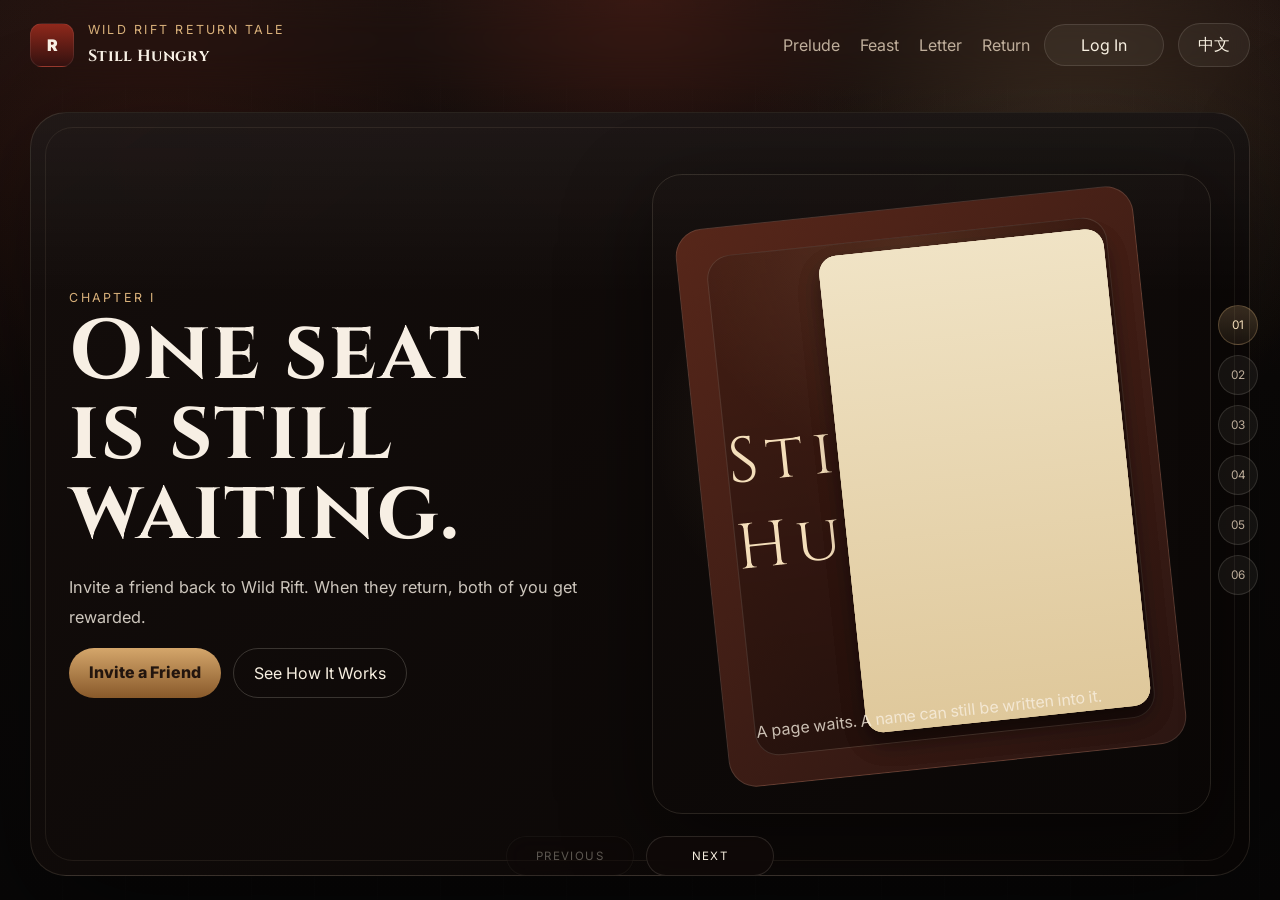
==== index.html @ 845fc928 "Initial frontend screens Made-with: Cursor" ====
<!DOCTYPE html>
<html lang="en">
  <head>
    <meta charset="UTF-8" />
    <meta name="viewport" content="width=device-width, initial-scale=1.0" />
    <title>Still Hungry | Storybook Invite</title>
    <link rel="preconnect" href="https://fonts.googleapis.com" />
    <link rel="preconnect" href="https://fonts.gstatic.com" crossorigin />
    <link
      href="https://fonts.googleapis.com/css2?family=Cinzel:wght@400;600;700&family=Inter:wght@400;500;600;700;800&display=swap"
      rel="stylesheet"
    />
    <link rel="stylesheet" href="./styles.css" />
  </head>
  <body>
    <div class="page-shell">
      <header class="site-header">
        <div class="brand-lockup">
          <span class="brand-mark">R</span>
          <div>
            <p class="eyebrow" data-i18n="brandEyebrow">Roit Storybook Prototype</p>
            <h1 data-i18n="brandTitle">Still Hungry</h1>
          </div>
        </div>
        <div class="header-actions">
          <nav class="site-nav">
            <a href="#cover" data-i18n="navCover">Cover</a>
            <a href="#feast" data-i18n="navFeast">Feast</a>
            <a href="#share" data-i18n="navShare">Share</a>
            <a href="#return" data-i18n="navReturn">Return</a>
          </nav>
          <button class="account-toggle" id="accountToggle" type="button" data-i18n="loginButton">Log In</button>
          <button class="lang-toggle" id="langToggle" type="button">中文</button>
        </div>
      </header>

      <aside class="chapter-rail">
        <button class="chapter-dot is-active" type="button" data-target="cover">
          <span>01</span>
        </button>
        <button class="chapter-dot" type="button" data-target="promise">
          <span>02</span>
        </button>
        <button class="chapter-dot" type="button" data-target="feast">
          <span>03</span>
        </button>
        <button class="chapter-dot" type="button" data-target="share">
          <span>04</span>
        </button>
        <button class="chapter-dot" type="button" data-target="return">
          <span>05</span>
        </button>
        <button class="chapter-dot" type="button" data-target="epilogue">
          <span>06</span>
        </button>
      </aside>

      <div class="book-nav">
        <button class="book-nav-button" id="prevPageButton" type="button" aria-label="Previous chapter" data-i18n="prevPage">Previous</button>
        <button class="book-nav-button" id="nextPageButton" type="button" aria-label="Next chapter" data-i18n="nextPage">Next</button>
      </div>

      <main class="storybook storybook-carousel" aria-label="Story carousel">
        <section class="chapter chapter-cover" id="cover" data-chapter>
          <div class="chapter-frame">
            <div class="chapter-intro">
              <p class="chapter-label" data-i18n="coverLabel">Chapter I</p>
              <h2 data-i18n="coverTitle">
                A storybook invitation that turns returning friends into a living feast.
              </h2>
              <p class="chapter-copy" data-i18n="coverText">
                The page opens like a legend, but every chapter is built to do
                one thing: get a friend back into Wild Rift and reward both
                players instantly.
              </p>
              <div class="chapter-actions">
                <a class="button button-primary" href="#share" data-i18n="coverPrimary">Start Sharing</a>
                <a class="button button-secondary" href="#promise" data-i18n="coverSecondary">Turn the Page</a>
              </div>
            </div>

            <div class="cover-book">
              <div class="book-glow"></div>
              <div class="book-object">
                <div class="book-cover" data-i18n="bookCover">The Feast</div>
                <div class="book-pages">
                  <span class="page page-one"></span>
                  <span class="page page-two"></span>
                  <span class="page page-three"></span>
                </div>
                <p class="book-caption" data-i18n="bookCaption">
                  The pages turn. The feast waits. Someone saved you a seat.
                </p>
              </div>
            </div>
          </div>
        </section>

        <section class="chapter chapter-promise" id="promise" data-chapter>
          <div class="chapter-frame chapter-split">
            <div class="story-column">
              <p class="chapter-label" data-i18n="promiseLabel">Chapter II</p>
              <h3 data-i18n="promiseTitle">The promise should be immediate, not hidden behind the story.</h3>
              <p class="chapter-copy" data-i18n="promiseText">
                The first emotional beat is not nostalgia. It is clarity:
                invite a friend back, watch Cho'Gath grow, and unlock rewards
                together.
              </p>

              <div class="promise-pills">
                <span class="promise-pill" data-i18n="promisePill1">Both players earn rewards</span>
                <span class="promise-pill" data-i18n="promisePill2">Every return grows the feast</span>
                <span class="promise-pill" data-i18n="promisePill3">One-tap sharing by channel</span>
              </div>
            </div>

            <div class="chapter-card-stack">
              <article class="promise-card">
                <span class="promise-index">01</span>
                <h4 data-i18n="promiseCard1Title">Invite</h4>
                <p data-i18n="promiseCard1Text">Write one short invite. Send it in one tap.</p>
              </article>
              <article class="promise-card">
                <span class="promise-index">02</span>
                <h4 data-i18n="promiseCard2Title">Return + Reward</h4>
                <p data-i18n="promiseCard2Text">They come back. Both of you get rewarded instantly.</p>
              </article>
            </div>
          </div>
        </section>

        <section class="chapter chapter-feast" id="feast" data-chapter>
          <div class="chapter-frame chapter-split chapter-feast-frame">
            <div class="story-column feast-story-column">
              <header class="chapter-heading-block">
                <p class="chapter-label" data-i18n="feastLabel">Chapter III</p>
                <h3 data-i18n="feastTitle">The feast table is the living progress bar.</h3>
                <p class="chapter-copy" id="growthLabel">
                  Cho'Gath is visibly pleased. The feast is underway.
                </p>
              </header>

              <div class="surface-stack feast-stack">
                <div class="surface-panel feast-control-panel">
                  <label class="slider-label" for="inviteRange">
                    <span data-i18n="sliderLabel">Returning friends</span>
                    <strong id="inviteCount">5</strong>
                  </label>
                  <input id="inviteRange" class="invite-slider" type="range" min="0" max="20" value="5" />
                  <div class="milestone-track">
                    <span>1</span>
                    <span>3</span>
                    <span>5</span>
                    <span>7</span>
                    <span>10</span>
                    <span>20</span>
                  </div>
                </div>

                <div class="reward-tease surface-panel reward-tease-panel">
                  <div class="reward-tease-head">
                    <span class="reward-tease-label" data-i18n="rewardTeaseLabel">Next unlock</span>
                    <strong id="nextUnlock">2</strong>
                  </div>
                  <p id="nextUnlockText" data-i18n="rewardTeaseText">More invites until the exclusive emote milestone.</p>
                </div>

                <div class="reward-panel surface-panel reward-tier-panel" aria-label="Reward tiers">
                  <div class="reward-panel-head">
                    <p class="chapter-label reward-panel-label" data-i18n="feastRewardsHeading">Rewards</p>
                  </div>
                  <div class="reward-tier-list" id="feastRewardTierList">
                    <div class="reward-tier-item" data-threshold="1">
                      <span class="reward-tier-step" data-i18n="reward1Label">1 friend</span>
                      <p data-i18n="reward1Text">Champion chest for both inviter and returning friend.</p>
                    </div>
                    <div class="reward-tier-item" data-threshold="3">
                      <span class="reward-tier-step" data-i18n="reward3Label">3 friends</span>
                      <p data-i18n="reward3Text">Champion capsule and XP boost.</p>
                    </div>
                    <div class="reward-tier-item" data-threshold="5">
                      <span class="reward-tier-step" data-i18n="reward5Label">5 friends</span>
                      <p data-i18n="reward5Text">Still Hungry loading screen and Cho'Gath emote.</p>
                    </div>
                    <div class="reward-tier-item" data-threshold="7">
                      <span class="reward-tier-step" data-i18n="reward7Label">7 friends</span>
                      <p data-i18n="reward7Text">Rare chest and storybook ward skin.</p>
                    </div>
                    <div class="reward-tier-item" data-threshold="10">
                      <span class="reward-tier-step" data-i18n="reward10Label">10 friends</span>
                      <p data-i18n="reward10Text">Pebble icon and campaign-exclusive border.</p>
                    </div>
                  </div>
                </div>
              </div>
            </div>

            <div class="feast-stage feast-stage-large">
              <div class="candle candle-left"></div>
              <div class="candle candle-right"></div>
              <div class="table-surface"></div>
              <div class="chair-back"></div>
              <div class="chogath" id="chogath">
                <div class="chogath-horns"></div>
                <div class="chogath-body">
                  <div class="chogath-eyes">
                    <span></span>
                    <span></span>
                  </div>
                  <div class="chogath-mouth"></div>
                </div>
              </div>
              <div class="dish" id="dish"></div>
              <div class="napkin"></div>
            </div>
          </div>
        </section>

        <section class="chapter chapter-share" id="share" data-chapter>
          <div class="chapter-frame chapter-share-entry chapter-share-frame">
            <div class="surface-panel share-entry-panel">
              <header class="chapter-heading-block share-entry-head">
                <p class="chapter-label" data-i18n="shareLabel">Chapter IV</p>
                <h3 data-i18n="shareEntryTitle">Invite a friend back</h3>
                <p class="chapter-copy" data-i18n="shareEntryText">
                  Start here. After login you can copy your tracked link or download a story card.
                </p>
              </header>

              <div class="share-entry-actions">
                <button class="button button-primary share-entry-primary" id="startInviteButton" type="button" data-i18n="startInvite">
                  Start inviting
                </button>

                <div class="share-post-login is-hidden" id="sharePostLogin" aria-live="polite">
                  <div class="invite-link-inline">
                    <span class="summary-label" data-i18n="linkSummaryLabel">Invite URL</span>
                    <strong id="inviteLinkValue">riot.com/wr/feast?invite=thelma-wr</strong>
                  </div>
                  <div class="chapter-actions share-two-actions">
                    <button class="button button-primary" id="copyLinkButton" type="button" data-i18n="copyInviteLink">
                      Copy invite link
                    </button>
                    <button class="button button-secondary" id="downloadCardButton" type="button" data-i18n="downloadSocialCard">
                      Download story card
                    </button>
                  </div>
                </div>
              </div>

              <p class="chapter-copy share-entry-note" data-i18n="shareEntryNote">
                Reward tiers are previewed in Chapter III.
              </p>
            </div>
          </div>
        </section>

        <section class="chapter chapter-return" id="return" data-chapter>
          <div class="chapter-frame chapter-return-layout chapter-return-frame">
            <div class="return-column">
              <header class="chapter-heading-block">
                <p class="chapter-label" data-i18n="returnLabel">Chapter V</p>
                <h3 data-i18n="returnTitle">When the friend returns, the story should resolve instantly.</h3>
                <p class="chapter-copy" data-i18n="returnText">
                  The comeback moment is not abstract. It triggers a visible meal,
                  a confirmed reward, and the next stage of the feast.
                </p>
              </header>

              <div class="return-cards">
                <article class="return-card">
                  <span data-i18n="returnCard1Label">Recipient CTA</span>
                  <strong data-i18n="returnCard1Title">Come back to the Rift</strong>
                  <p data-i18n="returnCard1Text">If installed, deep link straight into the game. If not, route to store first.</p>
                </article>
                <article class="return-card">
                  <span data-i18n="returnCard2Label">Instant Result</span>
                  <strong data-i18n="returnCard2Title">Both players get rewarded</strong>
                  <p data-i18n="returnCard2Text">The inviter sees the feast move. The returning player gets a reason to keep going.</p>
                </article>
                <article class="return-card return-card-status">
                  <span data-i18n="returnStatusLabel">Live Resolution</span>
                  <strong id="returnStatusTitle" data-i18n="returnStatusTitle">Waiting for your first sent invite</strong>
                  <p id="returnStatusText" data-i18n="returnStatusText">Once a friend receives the story page, you can simulate the comeback moment here.</p>
                  <div class="chapter-actions">
                    <button class="button button-primary" id="simulateReturnButton" type="button" data-i18n="simulateReturn">Simulate Friend Return</button>
                  </div>
                </article>
              </div>
            </div>

            <aside class="leaderboard-summary surface-panel return-leaderboard-panel" aria-label="Leaderboard">
              <div class="leaderboard-summary-head">
                <h4 data-i18n="leaderboardHeading">Leaderboard</h4>
                <p id="leaderboardCopy" data-i18n="leaderboardGlobalText">Real-time top feeders worldwide.</p>
              </div>
              <div class="leaderboard-tabs">
                <button class="leaderboard-tab is-active" type="button" data-board="global" data-i18n="leaderboardGlobal">Global Top 10</button>
                <button class="leaderboard-tab" type="button" data-board="regional" data-i18n="leaderboardRegional">Regional</button>
              </div>
              <div class="leaderboard-table" id="leaderboardTable"></div>
            </aside>
          </div>
        </section>

        <section class="chapter chapter-epilogue" id="epilogue" data-chapter>
          <div class="chapter-frame chapter-split">
            <div class="story-column">
              <p class="chapter-label" data-i18n="epilogueLabel">Chapter VI</p>
              <h3 data-i18n="epilogueTitle">The world still matters, but only after the action is clear.</h3>
              <p class="chapter-copy" data-i18n="epilogueText">
                Keep the film, the pages, the memory, and the book. Just make
                sure the story always carries the user toward a share, a return,
                and a reward.
              </p>
            </div>

            <div class="film-frame">
              <div class="film-noise"></div>
              <button class="play-button" type="button" id="playTeaser">
                <span data-i18n="playTeaser">Play teaser</span>
              </button>
            </div>
          </div>
        </section>
      </main>
    </div>

    <div class="toast" id="toast" aria-live="polite"></div>
    <div class="modal-shell" id="modalShell" aria-hidden="true">
      <div class="modal-backdrop" id="modalBackdrop"></div>
      <div class="modal-card" id="modalCard">
        <button class="modal-close" id="modalClose" type="button">×</button>

        <div class="modal-view is-active" id="loginModalView">
          <p class="chapter-label" data-i18n="loginModalLabel">Account Gate</p>
          <h3 data-i18n="loginModalTitle">Log in before generating or sending invites.</h3>
          <p class="chapter-copy" data-i18n="loginModalText">
            This campaign needs a Wild Rift account so the reward, invite link, and return event all belong to the right player.
          </p>
          <form class="login-form" id="loginForm">
            <label for="riotId">
              <span data-i18n="loginField1">Riot ID</span>
              <input id="riotId" type="text" value="Thelma#WR" />
            </label>
            <label for="riotRegion">
              <span data-i18n="loginField2">Region</span>
              <select id="riotRegion">
                <option>SEA</option>
                <option>NA</option>
                <option>EUW</option>
                <option>KR</option>
              </select>
            </label>
            <div class="chapter-actions">
              <button class="button button-primary" type="submit" data-i18n="loginConfirm">Log In to Continue</button>
            </div>
          </form>
        </div>

        <div class="modal-view" id="cardModalView">
          <p class="chapter-label" data-i18n="cardModalLabel">Generated Story Page</p>
          <h3 data-i18n="cardModalTitle">Approve the card before sharing it.</h3>
          <div class="preview-page modal-preview-page">
            <span class="ink-line"></span>
            <p class="preview-small" data-i18n="previewSmall">A page from the story</p>
            <h4><span id="modalPreviewSender">Thelma</span><span id="modalPreviewSavedSeatSuffix"> saved you a seat.</span></h4>
            <p class="preview-large">
              <span id="modalPreviewDearPrefix">Dear </span><span id="modalPreviewFriend">Qiao</span><span id="modalPreviewDearSuffix">, the feast is waiting and the Rift remembers.</span>
            </p>
            <p class="preview-tag" id="modalPreviewChannel">Optimised for WhatsApp / iMessage</p>
          </div>
          <div class="chapter-actions">
            <button class="button button-primary" id="useCardButton" type="button" data-i18n="useCardButton">Use This Card</button>
            <button class="button button-secondary" id="closeCardButton" type="button" data-i18n="closeModalButton">Close</button>
          </div>
        </div>

        <div class="modal-view" id="shareModalView">
          <p class="chapter-label" data-i18n="shareModalLabel">Send Invite</p>
          <h3 data-i18n="shareModalTitle">Review the delivery flow before it goes out.</h3>
          <div class="share-modal-summary">
            <div>
              <span class="summary-label" data-i18n="summaryRecipient">Recipient</span>
              <strong id="shareSummaryRecipient">Qiao</strong>
            </div>
            <div>
              <span class="summary-label" data-i18n="summaryChannel">Channel</span>
              <strong id="shareSummaryChannel">WhatsApp / iMessage</strong>
            </div>
            <div>
              <span class="summary-label" data-i18n="summaryAccount">Account</span>
              <strong id="shareSummaryAccount">Thelma#WR</strong>
            </div>
            <div>
              <span class="summary-label" data-i18n="summaryLink">Invite Link</span>
              <strong id="shareSummaryLink">riot.com/wr/feast?invite=thelma-wr</strong>
            </div>
          </div>
          <div class="flow-steps compact-flow">
            <article class="flow-step is-active">
              <span class="flow-step-index">01</span>
              <div>
                <h4 data-i18n="sendFlow1Title">Attach Card</h4>
                <p data-i18n="sendFlow1Text">The story page is wrapped into the selected channel format.</p>
              </div>
            </article>
            <article class="flow-step">
              <span class="flow-step-index">02</span>
              <div>
                <h4 data-i18n="sendFlow2Title">Deliver</h4>
                <p data-i18n="sendFlow2Text">The message carries a direct link back to the experience and game.</p>
              </div>
            </article>
            <article class="flow-step">
              <span class="flow-step-index">03</span>
              <div>
                <h4 data-i18n="sendFlow3Title">Track</h4>
                <p data-i18n="sendFlow3Text">The campaign records the invite so rewards can resolve when the friend returns.</p>
              </div>
            </article>
          </div>
          <div class="chapter-actions">
            <button class="button button-primary" id="confirmSendButton" type="button" data-i18n="confirmSendButton">Confirm and Send</button>
            <button class="button button-secondary" id="backToCardButton" type="button" data-i18n="backToCardButton">Back to Card</button>
          </div>
        </div>
      </div>
    </div>
    <script src="./script.js"></script>
  </body>
</html>
---- styles.css ----
:root {
  --bg: #080505;
  --panel: rgba(28, 18, 14, 0.86);
  --panel-soft: rgba(35, 24, 19, 0.78);
  --panel-strong: rgba(60, 39, 30, 0.92);
  --line: rgba(245, 227, 195, 0.12);
  --gold: #d8b07a;
  --gold-bright: #f4deba;
  --cream: #f8f0e1;
  --text: #f7efe4;
  --muted: #bfae9b;
  --accent: #b73724;
  --shadow: 0 28px 90px rgba(0, 0, 0, 0.46);
  --max-width: 1220px;
  --radius: 30px;
}

* {
  box-sizing: border-box;
}

html {
  scroll-behavior: smooth;
}

body {
  margin: 0;
  min-height: 100vh;
  font-family: "Inter", sans-serif;
  color: var(--text);
  background:
    radial-gradient(circle at top, rgba(183, 55, 36, 0.18), transparent 22%),
    radial-gradient(circle at 82% 18%, rgba(216, 176, 122, 0.1), transparent 24%),
    linear-gradient(180deg, #1a0f0c 0%, #0a0706 42%, #050404 100%);
  overflow: hidden;
}

body::before {
  content: "";
  position: fixed;
  inset: 0;
  background:
    linear-gradient(rgba(255, 255, 255, 0.015), rgba(255, 255, 255, 0.015)),
    repeating-linear-gradient(90deg, transparent 0, transparent 62px, rgba(255, 255, 255, 0.01) 63px);
  pointer-events: none;
}

a {
  color: inherit;
  text-decoration: none;
}

button,
input,
select {
  font: inherit;
}

.page-shell {
  position: relative;
  z-index: 1;
}

.site-header,
.chapter-frame {
  width: min(calc(100% - 40px), var(--max-width));
  margin: 0 auto;
}

.site-header {
  position: fixed;
  inset: 0 0 auto 0;
  display: flex;
  justify-content: space-between;
  align-items: center;
  padding: 22px 0;
  z-index: 30;
  backdrop-filter: blur(18px);
}

.brand-lockup,
.header-actions,
.site-nav,
.chapter-actions,
.promise-pills,
.leaderboard-tabs {
  display: flex;
}

.brand-lockup {
  align-items: center;
  gap: 14px;
}

.brand-mark {
  width: 44px;
  height: 44px;
  display: grid;
  place-items: center;
  border-radius: 12px;
  background: linear-gradient(180deg, #8f281b, #33110f);
  border: 1px solid rgba(255, 255, 255, 0.08);
  font-weight: 900;
}

.brand-lockup h1,
.chapter h2,
.chapter h3,
.book-cover,
.preview-page h4,
.reward-feature h4,
.promise-card h4,
.flow-step h4,
.return-card strong {
  font-family: "Cinzel", serif;
  letter-spacing: 0.02em;
}

.brand-lockup h1 {
  margin: 0;
  font-size: 1rem;
}

.eyebrow,
.chapter-label {
  margin: 0 0 8px;
  color: var(--gold);
  text-transform: uppercase;
  letter-spacing: 0.18em;
  font-size: 0.78rem;
}

.header-actions {
  align-items: center;
  gap: 14px;
}

.site-nav {
  gap: 20px;
  color: var(--muted);
}

.site-nav a:hover {
  color: var(--text);
}

.lang-toggle,
.account-toggle,
.leaderboard-tab,
.chapter-dot,
.button {
  border-radius: 999px;
  transition: transform 180ms ease, background 180ms ease, border-color 180ms ease;
}

.lang-toggle,
.account-toggle,
.leaderboard-tab,
.chapter-dot {
  background: rgba(248, 240, 225, 0.05);
  border: 1px solid rgba(248, 240, 225, 0.12);
  color: var(--cream);
  cursor: pointer;
}

.lang-toggle {
  min-width: 72px;
  padding: 10px 14px;
}

.account-toggle {
  min-width: 120px;
  padding: 10px 14px;
}

.chapter-rail {
  position: fixed;
  right: 22px;
  top: 50%;
  transform: translateY(-50%);
  display: grid;
  gap: 10px;
  z-index: 25;
}

.chapter-dot {
  width: 40px;
  height: 40px;
  display: grid;
  place-items: center;
}

.chapter-dot span {
  font-size: 0.74rem;
  color: var(--muted);
}

.chapter-dot.is-active {
  background: linear-gradient(180deg, rgba(216, 176, 122, 0.22), rgba(216, 176, 122, 0.08));
  border-color: rgba(216, 176, 122, 0.28);
}

.chapter-dot.is-active span {
  color: var(--gold-bright);
}

.storybook {
  position: relative;
  width: 100vw;
  height: 100vh;
  margin: 0;
  display: flex;
  overflow-x: auto;
  overflow-y: hidden;
  scroll-snap-type: x mandatory;
  scroll-behavior: smooth;
  -webkit-overflow-scrolling: touch;
  touch-action: pan-x;
  overscroll-behavior-x: contain;
}

.chapter {
  position: relative;
  flex: 0 0 100%;
  width: 100vw;
  height: 100vh;
  scroll-snap-align: start;
  display: grid;
  align-items: stretch;
  padding: 112px 0 24px;
  opacity: 1;
  pointer-events: auto;
}

.chapter-frame {
  position: relative;
}

.chapter-split,
.chapter-share-entry,
.chapter-return-layout {
  display: grid;
  gap: 22px;
}

.chapter-split {
  grid-template-columns: 0.96fr 1.04fr;
  align-items: center;
}

.chapter-share-entry {
  grid-template-columns: minmax(0, 1fr);
  align-items: stretch;
  justify-items: center;
}

.chapter-return-layout {
  grid-template-columns: 0.82fr 1.18fr;
  align-items: start;
}

.chapter-cover .chapter-frame {
  display: grid;
  grid-template-columns: 1fr 1fr;
  gap: 24px;
  align-items: center;
}

.chapter h2 {
  margin: 0 0 20px;
  font-size: clamp(3rem, 6.6vw, 6rem);
  line-height: 0.95;
  max-width: 10ch;
}

.chapter h3 {
  margin: 0 0 16px;
  font-size: clamp(2rem, 4.4vw, 3.6rem);
  line-height: 1.03;
}

.chapter-heading-block .chapter-copy {
  margin-top: 4px;
}

.chapter-feast .chapter-heading-block h3,
.chapter-share .share-entry-head h3,
.chapter-return .chapter-heading-block h3 {
  max-width: 18ch;
}

.visually-hidden {
  position: absolute;
  width: 1px;
  height: 1px;
  padding: 0;
  margin: -1px;
  overflow: hidden;
  clip: rect(0, 0, 0, 0);
  white-space: nowrap;
  border: 0;
}

.surface-panel {
  border-radius: 22px;
  background:
    linear-gradient(180deg, rgba(255, 255, 255, 0.05), transparent 40%),
    rgba(22, 14, 11, 0.55);
  border: 1px solid rgba(244, 222, 186, 0.1);
  box-shadow:
    inset 0 1px 0 rgba(255, 255, 255, 0.04),
    0 18px 60px rgba(0, 0, 0, 0.22);
  padding: 20px 20px 18px;
}

.surface-subpanel {
  border-radius: 18px;
  background: rgba(8, 6, 5, 0.45);
  border: 1px solid rgba(244, 222, 186, 0.1);
}

.surface-stack {
  display: grid;
  gap: 14px;
}

.chapter-copy,
.book-caption,
.reward-feature-copy,
.reward-tier p,
.flow-step p,
.return-card p,
.promise-card p,
.leaderboard-summary-head p,
.leaderboard-table-row,
.reward-tease p {
  color: var(--muted);
  line-height: 1.75;
}

.chapter::before {
  content: "";
  position: absolute;
  inset: 0;
  background:
    radial-gradient(circle at 12% 18%, rgba(183, 55, 36, 0.12), transparent 24%),
    radial-gradient(circle at 86% 18%, rgba(216, 176, 122, 0.09), transparent 22%);
  pointer-events: none;
}

.chapter-frame {
  min-height: 100%;
  padding: clamp(26px, 3vw, 44px);
  border-radius: 36px;
  border: 1px solid rgba(244, 222, 186, 0.12);
  background:
    linear-gradient(180deg, rgba(255, 255, 255, 0.04), transparent 22%),
    radial-gradient(circle at top right, rgba(216, 176, 122, 0.08), transparent 26%),
    linear-gradient(180deg, rgba(38, 24, 18, 0.94), rgba(18, 12, 10, 0.96));
  box-shadow: 0 36px 120px rgba(0, 0, 0, 0.48);
  overflow: hidden;
  transform: none;
  opacity: 1;
  transition: box-shadow 360ms ease;
}

.chapter-frame {
  width: min(calc(100% - 40px), var(--max-width));
  height: 100%;
  margin: 0 auto;
}

.chapter-frame::before {
  content: "";
  position: absolute;
  inset: 14px;
  border-radius: 28px;
  border: 1px solid rgba(244, 222, 186, 0.08);
  pointer-events: none;
}

.chapter-frame::after {
  content: "";
  position: absolute;
  top: 0;
  bottom: 0;
  left: 50%;
  width: 1px;
  background: linear-gradient(180deg, transparent, rgba(244, 222, 186, 0.08), transparent);
  opacity: 0.5;
  pointer-events: none;
}

.chapter-cover .chapter-frame::after,
.chapter-feast .chapter-frame::after {
  display: none;
}

.chapter-cover .chapter-frame {
  background:
    radial-gradient(circle at 68% 42%, rgba(216, 176, 122, 0.12), transparent 22%),
    linear-gradient(180deg, rgba(255, 255, 255, 0.05), transparent 24%),
    linear-gradient(145deg, rgba(21, 14, 12, 0.95), rgba(10, 7, 6, 0.98));
}

.storybook::before,
.storybook::after {
  content: "";
  position: absolute;
  top: 4%;
  bottom: 4%;
  width: 22px;
  z-index: 5;
  pointer-events: none;
}

.storybook::before {
  display: none;
}

.storybook::after {
  display: none;
}

.storybook::-webkit-scrollbar {
  height: 0;
}

.storybook {
  scrollbar-width: none;
}

.book-nav {
  position: fixed;
  inset: auto 0 24px 0;
  display: flex;
  justify-content: center;
  gap: 12px;
  z-index: 26;
}

.book-nav-button {
  min-width: 128px;
  padding: 12px 16px;
  border-radius: 999px;
  border: 1px solid rgba(248, 240, 225, 0.12);
  background: rgba(16, 10, 8, 0.78);
  color: var(--cream);
  text-transform: uppercase;
  letter-spacing: 0.12em;
  font-size: 0.72rem;
  cursor: pointer;
  backdrop-filter: blur(12px);
}

.book-nav-button:disabled {
  opacity: 0.34;
  cursor: default;
}

.chapter-epilogue .chapter-frame {
  background:
    radial-gradient(circle at 78% 28%, rgba(216, 176, 122, 0.12), transparent 24%),
    linear-gradient(180deg, rgba(255, 255, 255, 0.04), transparent 24%),
    linear-gradient(180deg, rgba(22, 15, 11, 0.95), rgba(8, 6, 5, 0.98));
}

.chapter h2 {
  max-width: 9ch;
}

.chapter h3 {
  max-width: 12ch;
}

.chapter-copy {
  max-width: 58ch;
  font-size: 1.02rem;
  line-height: 1.8;
  color: rgba(247, 239, 228, 0.82);
}

.chapter-actions,
.promise-pills {
  flex-wrap: wrap;
  gap: 12px;
}

.button {
  border: 0;
  cursor: pointer;
  padding: 14px 20px;
}

.button:hover,
.lang-toggle:hover,
.leaderboard-tab:hover,
.chapter-dot:hover {
  transform: translateY(-1px);
}

.button-primary {
  background: linear-gradient(180deg, #d4a66b, #88592a);
  color: #22150e;
  font-weight: 800;
}

.button-secondary {
  background: transparent;
  border: 1px solid rgba(248, 240, 225, 0.18);
  color: var(--cream);
}

.cover-book,
.promise-card,
.reward-feature,
.reward-tier,
.preview-page,
.flow-panel,
.return-card,
.leaderboard-summary,
.film-frame {
  border-radius: var(--radius);
  border: 1px solid var(--line);
  box-shadow: var(--shadow);
}

.cover-book {
  position: relative;
  min-height: 640px;
  display: grid;
  place-items: center;
}

.book-glow {
  position: absolute;
  width: 440px;
  height: 440px;
  border-radius: 50%;
  background: radial-gradient(circle, rgba(216, 176, 122, 0.22), transparent 60%);
  filter: blur(10px);
}

.book-object {
  position: relative;
  width: min(460px, 92%);
  aspect-ratio: 0.82;
  border-radius: 28px;
  background: linear-gradient(145deg, rgba(88, 39, 26, 0.98), rgba(44, 22, 18, 0.98));
  border: 1px solid rgba(248, 240, 225, 0.12);
  overflow: hidden;
  transform: perspective(1600px) rotateY(-14deg) rotateX(7deg);
}

.book-cover {
  position: absolute;
  inset: 28px;
  display: grid;
  place-items: center;
  border-radius: 24px;
  border: 1px solid rgba(248, 240, 225, 0.12);
  background:
    radial-gradient(circle at top, rgba(216, 176, 122, 0.12), transparent 42%),
    linear-gradient(180deg, rgba(0, 0, 0, 0.18), rgba(0, 0, 0, 0.32));
  color: var(--gold-bright);
  font-size: clamp(2.4rem, 6vw, 4rem);
}

.book-pages .page {
  position: absolute;
  inset: 40px 32px 40px 140px;
  border-radius: 18px;
  background: linear-gradient(180deg, #f0e3c5, #dfc89b);
  transform-origin: left center;
  box-shadow: 0 12px 24px rgba(0, 0, 0, 0.18);
}

.page-one {
  animation: pageTurn 5.2s infinite ease-in-out;
}

.page-two {
  animation: pageTurn 5.2s infinite ease-in-out 0.35s;
}

.page-three {
  animation: pageTurn 5.2s infinite ease-in-out 0.7s;
}

.book-caption {
  position: absolute;
  left: 30px;
  right: 30px;
  bottom: 24px;
  color: rgba(248, 240, 225, 0.78);
}

.promise-pills {
  margin-top: 26px;
}

.promise-pill,
.mini-pill,
.reward-feature-label,
.reward-tier-step,
.reward-tease-label,
.preview-tag {
  display: inline-flex;
  align-items: center;
  justify-content: center;
  padding: 8px 12px;
  border-radius: 999px;
  border: 1px solid rgba(248, 240, 225, 0.1);
  background: rgba(248, 240, 225, 0.05);
  color: var(--gold-bright);
  font-size: 0.76rem;
  letter-spacing: 0.12em;
  text-transform: uppercase;
}

.chapter-card-stack,
.flow-steps,
.return-cards,
.reward-tier-grid {
  display: grid;
  gap: 16px;
}

.promise-card,
.flow-panel,
.return-card,
.leaderboard-summary:not(.surface-panel),
.film-frame,
.reward-tier {
  padding: 24px;
  background:
    linear-gradient(180deg, rgba(255, 255, 255, 0.05), transparent),
    var(--panel);
}

.promise-index,
.flow-step-index {
  width: 40px;
  height: 40px;
  display: grid;
  place-items: center;
  border-radius: 50%;
  background: rgba(216, 176, 122, 0.12);
  color: var(--gold);
  font-weight: 800;
}

.promise-card h4,
.flow-step h4 {
  margin: 0 0 10px;
  font-size: 1.2rem;
}

.feast-stage {
  position: relative;
  min-height: 640px;
  border-radius: var(--radius);
  overflow: hidden;
  background:
    radial-gradient(circle at 50% 24%, rgba(248, 231, 199, 0.08), transparent 20%),
    linear-gradient(180deg, #251612 0%, #130c09 42%, #0d0907 100%);
  border: 1px solid rgba(248, 240, 225, 0.08);
  box-shadow: var(--shadow);
}

.feast-stage-large {
  min-height: 700px;
}

.table-surface {
  position: absolute;
  left: 6%;
  right: 6%;
  bottom: 82px;
  height: 140px;
  border-radius: 999px 999px 20px 20px;
  background: linear-gradient(180deg, #5c341f, #2b1711 66%, #20130e);
  border: 1px solid rgba(216, 176, 122, 0.16);
}

.chair-back {
  position: absolute;
  left: 50%;
  bottom: 180px;
  width: 240px;
  height: 270px;
  transform: translateX(-50%);
  border-radius: 120px 120px 22px 22px;
  background: linear-gradient(180deg, #4d271a, #24140e);
  opacity: 0.84;
}

.candle {
  position: absolute;
  bottom: 208px;
  width: 18px;
  height: 150px;
  border-radius: 10px;
  background: linear-gradient(180deg, #efe1c0, #a08b6d);
}

.candle::before {
  content: "";
  position: absolute;
  left: 50%;
  top: -16px;
  transform: translateX(-50%);
  width: 16px;
  height: 16px;
  border-radius: 50% 50% 50% 0;
  rotate: -45deg;
  background: radial-gradient(circle, #ffe3aa, #ff9138 70%, transparent 72%);
  animation: flicker 1.5s infinite ease-in-out;
}

.candle-left {
  left: 15%;
}

.candle-right {
  right: 15%;
}

.napkin {
  position: absolute;
  right: 18%;
  bottom: 118px;
  width: 110px;
  height: 46px;
  border-radius: 8px;
  background: linear-gradient(145deg, #b83020, #68140f);
  transform: rotate(-9deg);
}

.dish {
  position: absolute;
  left: 50%;
  bottom: 172px;
  width: 112px;
  height: 36px;
  transform: translateX(-50%);
  border-radius: 50%;
  background: radial-gradient(circle at center, #f4dec2 0 15px, #704f38 16px, #d1b58d 25px, #5d4430 26px);
  transition: transform 240ms ease, opacity 240ms ease;
}

.dish.is-eaten {
  transform: translateX(-50%) scale(0.32);
  opacity: 0;
}

.chogath {
  position: absolute;
  left: 50%;
  bottom: 168px;
  width: 240px;
  height: 258px;
  transform: translateX(-50%) scale(0.9);
  transform-origin: center bottom;
  transition: transform 260ms ease;
}

.chogath-horns::before,
.chogath-horns::after {
  content: "";
  position: absolute;
  top: 10px;
  width: 48px;
  height: 108px;
  background: linear-gradient(180deg, #e7d8ba, #8e7760);
  clip-path: polygon(50% 0%, 100% 100%, 0 100%);
}

.chogath-horns::before {
  left: 28px;
  transform: rotate(-18deg);
}

.chogath-horns::after {
  right: 28px;
  transform: rotate(18deg);
}

.chogath-body {
  position: absolute;
  left: 50%;
  bottom: 0;
  width: 190px;
  height: 210px;
  transform: translateX(-50%);
  border-radius: 56% 56% 42% 42%;
  background:
    radial-gradient(circle at 50% 20%, rgba(255, 255, 255, 0.08), transparent 22%),
    linear-gradient(180deg, #22282d, #0d141a 56%, #070c10);
  border: 1px solid rgba(255, 255, 255, 0.05);
}

.chogath-body::before {
  content: "";
  position: absolute;
  left: 50%;
  top: 12px;
  width: 108px;
  height: 114px;
  transform: translateX(-50%);
  border-radius: 54% 54% 50% 50%;
  background: linear-gradient(180deg, #3a4853, #121921);
}

.chogath-eyes {
  position: absolute;
  left: 50%;
  top: 52px;
  width: 72px;
  transform: translateX(-50%);
  display: flex;
  justify-content: space-between;
}

.chogath-eyes span {
  width: 12px;
  height: 12px;
  border-radius: 50%;
  background: #f6d595;
  box-shadow: 0 0 18px rgba(246, 213, 149, 0.5);
}

.chogath-mouth {
  position: absolute;
  left: 50%;
  bottom: 40px;
  width: 76px;
  height: 38px;
  transform: translateX(-50%);
  border-radius: 0 0 38px 38px;
  border-bottom: 3px solid var(--accent);
}

.feast-control,
.reward-tease {
  margin-top: 0;
}

.slider-label {
  display: flex;
  justify-content: space-between;
  align-items: baseline;
  gap: 12px;
}

.slider-label strong,
.reward-tease-head strong {
  color: var(--cream);
  font-size: clamp(1.6rem, 3vw, 2rem);
  font-variant-numeric: tabular-nums;
}

.invite-slider {
  width: 100%;
  margin: 14px 0 12px;
  accent-color: var(--gold);
  height: 8px;
  border-radius: 999px;
  background: rgba(248, 240, 225, 0.06);
}

.invite-slider::-webkit-slider-thumb {
  appearance: none;
  width: 22px;
  height: 22px;
  border-radius: 50%;
  background: radial-gradient(circle at 30% 30%, #ffe9c9, #c89252);
  border: 1px solid rgba(255, 255, 255, 0.35);
  box-shadow: 0 10px 26px rgba(0, 0, 0, 0.35);
}

.invite-slider::-webkit-slider-runnable-track {
  height: 8px;
  border-radius: 999px;
  background: linear-gradient(90deg, rgba(216, 176, 122, 0.55), rgba(183, 55, 36, 0.35));
}

.invite-slider::-moz-range-thumb {
  width: 22px;
  height: 22px;
  border-radius: 50%;
  background: radial-gradient(circle at 30% 30%, #ffe9c9, #c89252);
  border: 1px solid rgba(255, 255, 255, 0.35);
  box-shadow: 0 10px 26px rgba(0, 0, 0, 0.35);
}

.invite-slider::-moz-range-track {
  height: 8px;
  border-radius: 999px;
  background: rgba(248, 240, 225, 0.06);
}

.milestone-track {
  display: grid;
  grid-template-columns: repeat(6, 1fr);
  gap: 8px;
  color: rgba(248, 240, 225, 0.62);
  font-size: 0.82rem;
  font-variant-numeric: tabular-nums;
}

.reward-tease-panel {
  padding: 16px 18px;
}

.reward-tease-head {
  display: flex;
  justify-content: space-between;
  align-items: baseline;
  gap: 12px;
}

.reward-tease-panel p {
  margin: 12px 0 0;
}

.reward-panel {
  margin-top: 0;
}

.reward-tier-panel .reward-panel-head {
  margin-bottom: 12px;
}

.reward-panel-label {
  margin: 0;
}

.reward-panel-return {
  height: 100%;
  display: grid;
  align-content: start;
  gap: 14px;
}

.reward-return-head {
  margin-bottom: -6px;
}

.reward-return-head-label {
  margin: 0;
}

.reward-return-tease {
  padding: 14px 16px;
  align-self: stretch;
}

.reward-return-tease .reward-tease-head {
  margin-bottom: 8px;
  justify-content: flex-end;
}

.reward-return-tease p {
  margin: 0;
}

.reward-tease-compact {
  margin-top: 0;
}

.reward-tier-list {
  display: grid;
  gap: 10px;
}

.reward-tier-item {
  padding: 14px 14px 16px;
  border-radius: 18px;
  background: rgba(248, 240, 225, 0.03);
  border: 1px solid rgba(248, 240, 225, 0.09);
  transition: transform 180ms ease, background 180ms ease, border-color 180ms ease, opacity 180ms ease;
}

.reward-tier-item p {
  margin: 10px 0 0;
}

.reward-tier-item.is-active {
  background:
    radial-gradient(circle at top right, rgba(216, 176, 122, 0.14), transparent 46%),
    rgba(248, 240, 225, 0.05);
  border-color: rgba(216, 176, 122, 0.26);
  transform: translateY(-1px);
}

.reward-tier-item.is-locked {
  opacity: 0.72;
}

.chapter-feast-frame {
  align-items: stretch;
}

.feast-story-column {
  display: flex;
  flex-direction: column;
  gap: 18px;
  min-height: 0;
}

.feast-stack {
  flex: 1;
  min-height: 0;
  overflow-y: auto;
  padding-right: 4px;
}

.chapter-share-frame {
  gap: 18px;
  align-items: stretch;
}

.share-entry-panel {
  width: min(720px, 100%);
  padding: 26px 24px 22px;
}

.share-entry-head .chapter-copy {
  margin-bottom: 14px;
}

.share-entry-actions {
  display: grid;
  gap: 14px;
  margin-top: 8px;
}

.share-entry-primary {
  width: 100%;
  justify-self: stretch;
}

.share-post-login {
  display: grid;
  gap: 14px;
}

.share-two-actions {
  display: grid;
  grid-template-columns: repeat(2, minmax(0, 1fr));
  gap: 12px;
}

.invite-link-inline {
  padding: 14px 14px 16px;
  border-radius: 18px;
  background: rgba(8, 6, 5, 0.45);
  border: 1px solid rgba(244, 222, 186, 0.1);
}

.invite-link-inline strong {
  display: block;
  margin-top: 10px;
  color: var(--cream);
  font-size: 0.92rem;
  line-height: 1.65;
  word-break: break-all;
  font-family: ui-monospace, SFMono-Regular, Menlo, Monaco, Consolas, "Liberation Mono", "Courier New", monospace;
  letter-spacing: 0.02em;
}

.share-entry-note {
  margin: 14px 0 0;
  opacity: 0.82;
}

.is-hidden {
  display: none !important;
}

.chapter-return-frame {
  gap: 18px;
  align-items: stretch;
}

.return-column {
  display: flex;
  flex-direction: column;
  gap: 16px;
}

.return-cards {
  gap: 12px;
}

.return-card {
  padding: 18px 18px 16px;
}

.return-leaderboard-panel {
  align-self: stretch;
  min-height: 0;
  display: flex;
  flex-direction: column;
  gap: 12px;
  padding: 22px;
}

.leaderboard-summary.surface-panel {
  background:
    linear-gradient(180deg, rgba(255, 255, 255, 0.05), transparent 34%),
    rgba(22, 14, 11, 0.55);
  border: 1px solid rgba(244, 222, 186, 0.1);
  box-shadow:
    inset 0 1px 0 rgba(255, 255, 255, 0.04),
    0 18px 60px rgba(0, 0, 0, 0.22);
}

.return-leaderboard-panel .leaderboard-summary-head {
  align-items: flex-start;
}

.return-leaderboard-panel .leaderboard-summary-head h4 {
  margin: 0;
  font-family: "Cinzel", serif;
  font-size: clamp(1.35rem, 2.4vw, 1.85rem);
}

.return-leaderboard-panel #leaderboardCopy {
  margin: 0;
  max-width: 34ch;
  text-align: right;
}

.return-leaderboard-panel .leaderboard-table {
  flex: 1;
  min-height: 0;
  overflow: auto;
  padding-right: 2px;
}

.chapter-intro,
.story-column,
.return-column {
  position: relative;
  z-index: 1;
}

.promise-card,
.flow-step,
.return-card,
.reward-tier,
.leaderboard-summary:not(.surface-panel),
.film-frame,
.share-preview-placeholder:not(.surface-panel),
.reward-feature,
.flow-panel,
.share-builder:not(.surface-panel) {
  border-radius: 28px;
  background:
    linear-gradient(180deg, rgba(255, 255, 255, 0.05), transparent 28%),
    rgba(46, 31, 24, 0.7);
  border: 1px solid rgba(244, 222, 186, 0.08);
  box-shadow: inset 0 1px 0 rgba(255, 255, 255, 0.03);
}

.promise-card {
  padding: 22px;
}

.promise-card:nth-child(2) {
  transform: translateX(24px);
}

.promise-card:nth-child(3) {
  transform: translateX(52px);
}

.chapter.is-current .promise-card:nth-child(2),
.chapter.is-current .promise-card:nth-child(3) {
  transform: translateX(0);
  transition: transform 420ms ease;
}

.share-builder:not(.surface-panel),
.flow-panel {
  padding: 28px;
}

.share-preview-placeholder:not(.surface-panel) {
  background:
    radial-gradient(circle at top right, rgba(216, 176, 122, 0.1), transparent 28%),
    linear-gradient(180deg, rgba(255, 255, 255, 0.04), transparent 18%),
    rgba(37, 24, 19, 0.78);
}

.share-empty-state h4 {
  line-height: 1.06;
}

.invite-form label span,
.slider-label span {
  letter-spacing: 0.08em;
  text-transform: uppercase;
  font-size: 0.76rem;
  color: var(--gold);
}

.invite-form {
  display: grid;
  gap: 14px;
}

.invite-form label {
  display: grid;
  gap: 8px;
}

.invite-form input,
.invite-form select,
.login-form input,
.login-form select {
  border-radius: 18px;
  width: 100%;
  padding: 13px 14px;
  border: 1px solid rgba(248, 240, 225, 0.14);
  background: rgba(8, 6, 5, 0.55);
  color: var(--text);
}

.invite-form input:focus-visible,
.invite-form select:focus-visible {
  outline: 2px solid rgba(216, 176, 122, 0.55);
  outline-offset: 2px;
}

.return-card,
.leaderboard-summary:not(.surface-panel),
.film-frame {
  padding: 24px;
}

.reward-feature {
  border-radius: 32px;
}

.book-object {
  transform: translateY(-8px) rotate(-6deg);
}

.book-cover {
  letter-spacing: 0.14em;
}

.preview-page {
  position: relative;
  min-height: 100%;
  padding: 36px;
  overflow: hidden;
  color: #2e1a12;
  background:
    linear-gradient(180deg, rgba(255, 255, 255, 0.12), transparent),
    linear-gradient(180deg, #f0e4c8, #dcc08a);
}

.share-preview-placeholder:not(.surface-panel) {
  display: grid;
  align-items: center;
  min-height: 100%;
  padding: 24px;
  background:
    linear-gradient(180deg, rgba(255, 255, 255, 0.05), transparent),
    var(--panel);
  border-radius: var(--radius);
  border: 1px solid var(--line);
  box-shadow: var(--shadow);
}

.share-empty-state h4 {
  margin: 0 0 14px;
  font-family: "Cinzel", serif;
  font-size: clamp(1.6rem, 3vw, 2.6rem);
}

.invite-link-block,
.channel-guidance {
  margin: 14px 0 12px;
  padding: 14px 14px 16px;
  border-radius: 18px;
  background: rgba(8, 6, 5, 0.45);
  border: 1px solid rgba(244, 222, 186, 0.1);
}

.invite-link-block strong,
.channel-guidance strong {
  display: block;
  margin-top: 12px;
  color: var(--cream);
}

.invite-link-block strong {
  font-size: 0.92rem;
  line-height: 1.65;
  word-break: break-all;
  font-family: ui-monospace, SFMono-Regular, Menlo, Monaco, Consolas, "Liberation Mono", "Courier New", monospace;
  letter-spacing: 0.02em;
}

.channel-guidance p,
.qr-note {
  margin: 10px 0 0;
}

.share-state-meta {
  display: flex;
  flex-wrap: wrap;
  gap: 10px;
  margin: 20px 0 22px;
}

.state-chip,
.summary-label {
  display: inline-flex;
  align-items: center;
  justify-content: center;
  padding: 8px 12px;
  border-radius: 999px;
  background: rgba(248, 240, 225, 0.05);
  border: 1px solid rgba(248, 240, 225, 0.1);
  color: var(--gold);
  font-size: 0.76rem;
  letter-spacing: 0.12em;
  text-transform: uppercase;
}

.preview-page::after {
  content: "";
  position: absolute;
  inset: 14px;
  border: 1px solid rgba(46, 26, 18, 0.18);
  border-radius: 18px;
}

.ink-line {
  position: absolute;
  right: -20px;
  top: 30px;
  width: 180px;
  height: 180px;
  border-radius: 50%;
  background: radial-gradient(circle, rgba(183, 55, 36, 0.2), transparent 66%);
}

.preview-small,
.preview-tag,
.preview-large,
.preview-page h4 {
  position: relative;
  z-index: 1;
}

.preview-small {
  margin: 0 0 10px;
  text-transform: uppercase;
  letter-spacing: 0.16em;
  font-size: 0.72rem;
}

.preview-page h4 {
  margin: 0 0 14px;
  font-size: clamp(2rem, 5vw, 3.4rem);
}

.preview-large {
  max-width: 24ch;
  color: rgba(46, 26, 18, 0.84);
  margin-bottom: 20px;
}

.flow-head,
.sharing-tile-head,
.leaderboard-summary-head {
  display: flex;
  justify-content: space-between;
  align-items: flex-start;
  gap: 12px;
}

.flow-steps {
  margin-top: 18px;
}

.flow-step {
  display: grid;
  grid-template-columns: 44px 1fr;
  gap: 14px;
  padding: 16px;
  border-radius: 20px;
  background: rgba(248, 240, 225, 0.04);
  border: 1px solid rgba(248, 240, 225, 0.08);
}

.flow-step.is-active {
  background:
    radial-gradient(circle at top right, rgba(216, 176, 122, 0.14), transparent 38%),
    rgba(248, 240, 225, 0.05);
}

.flow-step h4 {
  margin-top: 0;
}

.return-cards {
  margin-top: 22px;
}

.return-card span,
.return-card strong {
  display: block;
}

.return-card span {
  color: var(--gold);
  letter-spacing: 0.14em;
  text-transform: uppercase;
  font-size: 0.76rem;
  margin-bottom: 10px;
}

.return-card strong {
  font-size: 1.4rem;
  margin-bottom: 10px;
}

.return-card-status .chapter-actions {
  margin-top: 18px;
}

.rewards-showcase {
  display: grid;
  grid-template-columns: 0.92fr 1.08fr;
  gap: 20px;
}

.reward-feature {
  position: relative;
  overflow: hidden;
  min-height: 360px;
  padding: 28px;
  background:
    radial-gradient(circle at 24% 22%, rgba(216, 176, 122, 0.2), transparent 32%),
    linear-gradient(180deg, rgba(91, 36, 24, 0.95), rgba(37, 18, 14, 0.96));
}

.reward-feature h4 {
  margin: 18px 0 10px;
  font-size: clamp(2rem, 4vw, 3rem);
}

.reward-feature-orbit {
  position: absolute;
  right: 24px;
  bottom: 24px;
  width: 170px;
  height: 170px;
}

.reward-orbit-core {
  position: absolute;
  inset: 0;
  margin: auto;
  width: 92px;
  height: 92px;
  display: grid;
  place-items: center;
  border-radius: 50%;
  background: radial-gradient(circle, #f1d8ab, #9b6a33);
  color: #23150d;
  font-weight: 900;
  font-size: 1.4rem;
}

.reward-orbit-ring,
.reward-orbit-ring::before,
.reward-orbit-ring::after {
  position: absolute;
  border-radius: 50%;
  border: 1px solid rgba(248, 240, 225, 0.14);
  content: "";
}

.reward-orbit-ring {
  inset: 0;
}

.reward-orbit-ring::before {
  inset: 18px;
}

.reward-orbit-ring::after {
  inset: 36px;
}

.reward-tier-grid {
  grid-template-columns: repeat(2, minmax(0, 1fr));
}

.reward-tier-wide {
  grid-column: 1 / -1;
}

.reward-tier-highlight {
  background:
    radial-gradient(circle at top right, rgba(183, 55, 36, 0.16), transparent 38%),
    linear-gradient(180deg, rgba(255, 255, 255, 0.06), transparent),
    var(--panel-soft);
}

.sharing-grid {
  display: grid;
  grid-template-columns: repeat(2, minmax(0, 1fr));
  gap: 16px;
  margin-top: 18px;
}

.sharing-tile-wide {
  grid-column: 1 / -1;
}

.sharing-tile-accent {
  background:
    radial-gradient(circle at top right, rgba(183, 55, 36, 0.16), transparent 38%),
    linear-gradient(180deg, rgba(255, 255, 255, 0.06), transparent),
    var(--panel-soft);
}

.sharing-platform {
  color: var(--cream);
  font-weight: 700;
}

.film-frame {
  position: relative;
  min-height: 520px;
  overflow: hidden;
  background:
    radial-gradient(circle at center, rgba(216, 176, 122, 0.1), transparent 22%),
    linear-gradient(135deg, #120d0a, #342015 55%, #120d0a);
}

.film-frame::after {
  content: "";
  position: absolute;
  inset: 16px;
  border-radius: 22px;
  border: 1px solid rgba(248, 240, 225, 0.1);
}

.film-noise {
  position: absolute;
  inset: 0;
  background:
    linear-gradient(180deg, rgba(255, 255, 255, 0.03), transparent),
    radial-gradient(circle at 20% 20%, rgba(255, 255, 255, 0.08), transparent 18%);
}

.play-button {
  position: absolute;
  inset: 0;
  margin: auto;
  width: 180px;
  height: 180px;
  border-radius: 50%;
  border: 1px solid rgba(248, 240, 225, 0.14);
  background: rgba(248, 240, 225, 0.06);
  color: var(--cream);
  backdrop-filter: blur(10px);
  cursor: pointer;
}

.play-button span {
  position: relative;
  padding-left: 18px;
}

.play-button span::before {
  content: "";
  position: absolute;
  left: -4px;
  top: 50%;
  transform: translateY(-50%);
  width: 0;
  height: 0;
  border-top: 9px solid transparent;
  border-bottom: 9px solid transparent;
  border-left: 14px solid var(--gold-bright);
}

.leaderboard-summary:not(.surface-panel),
.leaderboard-table-row {
  background:
    linear-gradient(180deg, rgba(255, 255, 255, 0.05), transparent),
    var(--panel);
}

.leaderboard-tabs {
  gap: 8px;
  margin-top: 18px;
  flex-wrap: wrap;
}

.leaderboard-tab {
  padding: 10px 14px;
}

.leaderboard-tab.is-active {
  background: linear-gradient(180deg, rgba(216, 176, 122, 0.24), rgba(216, 176, 122, 0.08));
  border-color: rgba(216, 176, 122, 0.28);
}

.leaderboard-table {
  display: grid;
  gap: 8px;
  margin-top: 18px;
}

.leaderboard-table-row {
  display: grid;
  grid-template-columns: 64px 1fr 88px;
  gap: 12px;
  align-items: center;
  padding: 14px 16px;
  border-radius: 18px;
  border: 1px solid rgba(248, 240, 225, 0.08);
}

.leaderboard-table-header {
  color: var(--gold);
  font-size: 0.8rem;
  letter-spacing: 0.12em;
  text-transform: uppercase;
}

.leaderboard-table-row:not(.leaderboard-table-header) span:first-child,
.leaderboard-table-row:not(.leaderboard-table-header) span:last-child {
  color: var(--cream);
  font-weight: 700;
}

.toast {
  position: fixed;
  right: 20px;
  bottom: 20px;
  padding: 14px 18px;
  border-radius: 999px;
  background: rgba(18, 14, 10, 0.96);
  color: var(--cream);
  border: 1px solid rgba(216, 176, 122, 0.24);
  box-shadow: var(--shadow);
  opacity: 0;
  transform: translateY(10px);
  transition: opacity 180ms ease, transform 180ms ease;
  pointer-events: none;
  z-index: 40;
}

.toast.is-visible {
  opacity: 1;
  transform: translateY(0);
}

.modal-shell {
  position: fixed;
  inset: 0;
  display: none;
  align-items: center;
  justify-content: center;
  z-index: 50;
}

.modal-shell.is-open {
  display: flex;
}

.modal-backdrop {
  position: absolute;
  inset: 0;
  background: rgba(5, 4, 4, 0.76);
  backdrop-filter: blur(10px);
}

.modal-card {
  position: relative;
  width: min(calc(100% - 32px), 980px);
  max-height: calc(100vh - 56px);
  overflow: auto;
  padding: 26px;
  border-radius: var(--radius);
  border: 1px solid var(--line);
  background:
    radial-gradient(circle at top, rgba(216, 176, 122, 0.1), transparent 24%),
    linear-gradient(180deg, rgba(255, 255, 255, 0.05), transparent),
    rgba(21, 14, 11, 0.96);
  box-shadow: var(--shadow);
}

.modal-close {
  position: absolute;
  top: 16px;
  right: 16px;
  width: 40px;
  height: 40px;
  border-radius: 50%;
  border: 1px solid rgba(248, 240, 225, 0.14);
  background: rgba(248, 240, 225, 0.05);
  color: var(--cream);
  cursor: pointer;
}

.modal-view {
  display: none;
}

.modal-view.is-active {
  display: block;
}

.login-form {
  display: grid;
  gap: 14px;
  margin-top: 20px;
}

.login-form label {
  display: grid;
  gap: 8px;
  color: var(--muted);
}

.login-form input,
.login-form select {
  width: 100%;
  padding: 14px 16px;
  border-radius: 16px;
  border: 1px solid rgba(248, 240, 225, 0.12);
  background: rgba(255, 255, 255, 0.04);
  color: var(--text);
}

.modal-preview-page {
  margin: 20px 0 24px;
  min-height: 520px;
}

.share-modal-summary {
  display: grid;
  grid-template-columns: repeat(2, minmax(0, 1fr));
  gap: 12px;
  margin: 20px 0 18px;
}

.share-modal-summary > div {
  padding: 16px;
  border-radius: 18px;
  background: rgba(248, 240, 225, 0.04);
  border: 1px solid rgba(248, 240, 225, 0.08);
}

.share-modal-summary strong {
  display: block;
  margin-top: 10px;
  color: var(--cream);
  font-size: 1.1rem;
}

.compact-flow {
  margin-bottom: 24px;
}

@keyframes pageTurn {
  0%,
  20% {
    transform: rotateY(0deg);
    opacity: 0;
  }

  30% {
    opacity: 1;
  }

  60% {
    transform: rotateY(-142deg);
    opacity: 1;
  }

  100% {
    transform: rotateY(-180deg);
    opacity: 0;
  }
}

@keyframes flicker {
  0%,
  100% {
    transform: translateX(-50%) scale(1);
    opacity: 0.9;
  }

  50% {
    transform: translateX(-50%) scale(1.08);
    opacity: 1;
  }
}

@media (max-width: 1120px) {
  .chapter-cover .chapter-frame,
  .chapter-split,
  .chapter-share-entry,
  .chapter-return-layout,
  .rewards-showcase {
    grid-template-columns: 1fr;
  }
}

@media (max-width: 860px) {
  .site-nav,
  .chapter-rail {
    display: none;
  }

  .chapter-cover .chapter-frame,
  .chapter-split,
  .chapter-share-entry,
  .chapter-return-layout,
  .reward-tier-grid,
  .sharing-grid {
    grid-template-columns: 1fr;
  }

  .sharing-tile-wide,
  .reward-tier-wide {
    grid-column: auto;
  }

  .storybook::before {
    display: none;
  }
}

@media (max-width: 640px) {
  .site-header {
    width: min(calc(100% - 20px), var(--max-width));
  }

  .chapter-frame {
    padding: 22px;
  }

  .chapter h2 {
    max-width: none;
  }

  .chapter-actions,
  .promise-pills,
  .leaderboard-tabs {
    flex-direction: column;
  }

  .share-two-actions {
    grid-template-columns: 1fr;
  }

  .chapter-dot,
  .lang-toggle,
  .account-toggle,
  .button,
  .leaderboard-tab,
  .book-nav-button {
    width: 100%;
  }

  .share-modal-summary {
    grid-template-columns: 1fr;
  }

  .leaderboard-table-row {
    grid-template-columns: 52px 1fr 64px;
  }

  .book-object {
    transform: none;
  }

  .book-nav {
    inset: auto 10px 12px 10px;
  }
}
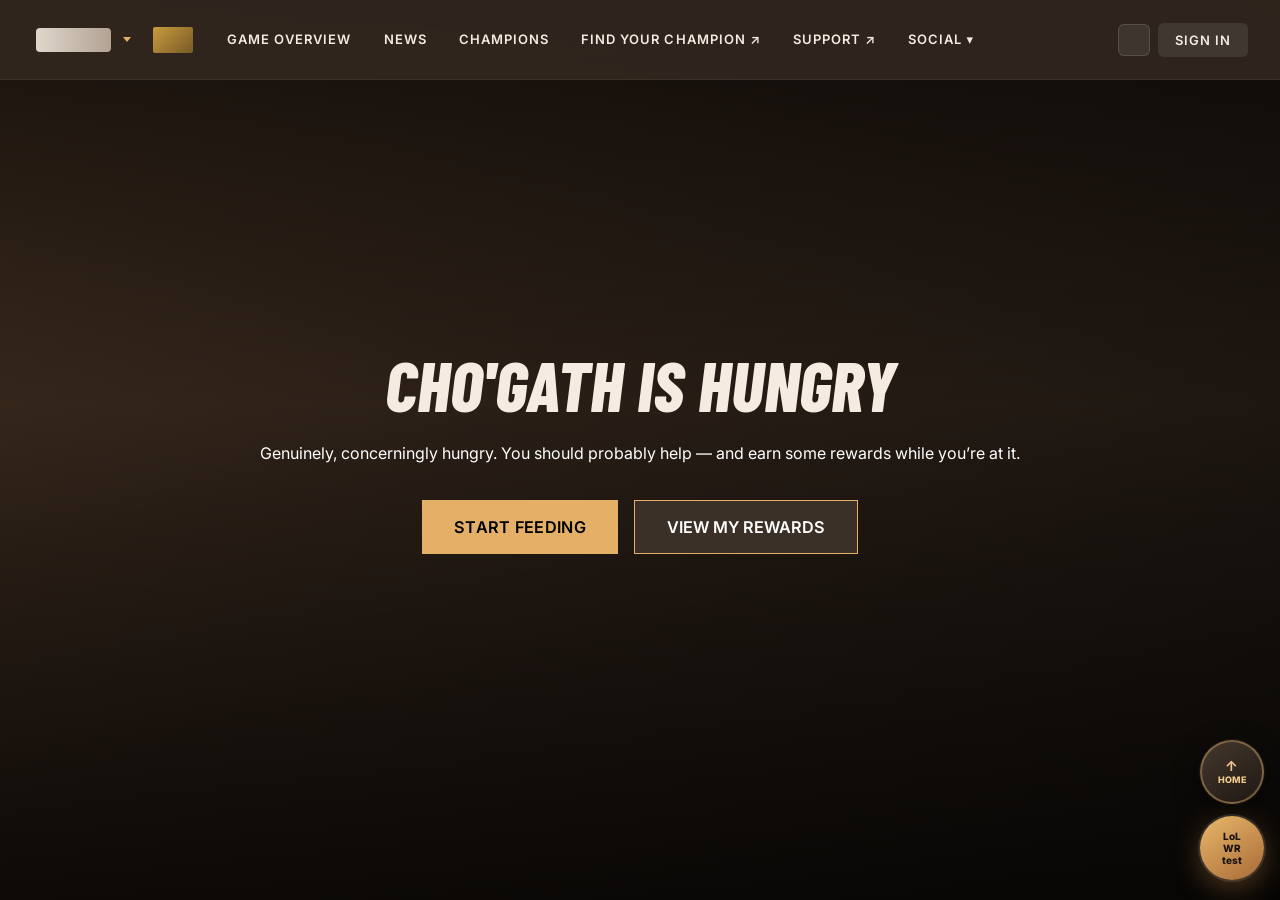
==== commit 1e434db6: "Add Roit Cho'Gath feast static wireframe (six-screen flow, WR invite test) Replaces prior Roit-webte" ====
--- a/index.html
+++ b/index.html
@@ -1,432 +1,2976 @@
 <!DOCTYPE html>
 <html lang="en">
-  <head>
-    <meta charset="UTF-8" />
-    <meta name="viewport" content="width=device-width, initial-scale=1.0" />
-    <title>Still Hungry | Storybook Invite</title>
-    <link rel="preconnect" href="https://fonts.googleapis.com" />
-    <link rel="preconnect" href="https://fonts.gstatic.com" crossorigin />
-    <link
-      href="https://fonts.googleapis.com/css2?family=Cinzel:wght@400;600;700&family=Inter:wght@400;500;600;700;800&display=swap"
-      rel="stylesheet"
-    />
-    <link rel="stylesheet" href="./styles.css" />
-  </head>
-  <body>
-    <div class="page-shell">
-      <header class="site-header">
-        <div class="brand-lockup">
-          <span class="brand-mark">R</span>
-          <div>
-            <p class="eyebrow" data-i18n="brandEyebrow">Roit Storybook Prototype</p>
-            <h1 data-i18n="brandTitle">Still Hungry</h1>
-          </div>
+<head>
+  <meta charset="UTF-8" />
+  <meta name="viewport" content="width=device-width, initial-scale=1" />
+  <title>Roit — Cho'Gath Feast</title>
+  <link rel="preconnect" href="https://fonts.googleapis.com" />
+  <link rel="preconnect" href="https://fonts.gstatic.com" crossorigin />
+  <link href="https://fonts.googleapis.com/css2?family=Barlow+Condensed:ital,wght@1,700;1,800&family=Inter:wght@400;500;600;700&display=swap" rel="stylesheet" />
+  <style>
+    :root {
+      /* 复古暖色：赭褐底 + 蜜金高光（保留 --cyan 命名以减少改动） */
+      --bg-deep: #1e1814;
+      --cyan: #e4b068;
+      --cyan-mid: #f0ca8c;
+      --cyan-dark: #b87a42;
+      --navy: #3a3028;
+      --white: #f5ebe0;
+      --card-border: #c9644a;
+      --nav-h: 80px;
+    }
+
+    *, *::before, *::after { box-sizing: border-box; }
+    html {
+      scroll-behavior: smooth;
+      height: 100%;
+      overflow: hidden;
+    }
+
+    button {
+      font: inherit;
+      -webkit-tap-highlight-color: transparent;
+      width: fit-content;
+      max-width: 100%;
+      box-sizing: border-box;
+    }
+
+    body {
+      margin: 0;
+      font-family: Inter, system-ui, sans-serif;
+      background: #14100c;
+      color: var(--white);
+      height: 100%;
+      overflow: hidden;
+    }
+
+    /* 沉浸式竖向分屏：仅能通过 CTA 程序化滚动，禁用滚轮/触控拖屏 */
+    .snap-wrap {
+      scroll-snap-type: y mandatory;
+      overflow-y: scroll;
+      height: 100vh;
+      padding-top: 0;
+      box-sizing: border-box;
+      scroll-padding-top: var(--nav-h);
+      scroll-padding-bottom: 0;
+      scrollbar-width: none;
+      -ms-overflow-style: none;
+      touch-action: manipulation;
+      overscroll-behavior-y: contain;
+    }
+    .snap-wrap::-webkit-scrollbar {
+      width: 0;
+      height: 0;
+      background: transparent;
+      display: none;
+    }
+
+    .screen {
+      scroll-snap-align: start;
+      scroll-snap-stop: always;
+      height: 100vh;
+      min-height: 100vh;
+      max-height: 100vh;
+      flex-shrink: 0;
+      box-sizing: border-box;
+      overflow: hidden;
+      position: relative;
+      display: flex;
+      flex-direction: column;
+      background: var(--bg-deep);
+    }
+
+    .frame {
+      width: 100%;
+      max-width: none;
+      margin: 0 auto;
+      flex: 1;
+      min-height: 0;
+      height: 100%;
+      position: relative;
+    }
+
+    /* 顶栏（与 Figma riotbar 一致结构） */
+    .riotbar {
+      position: fixed;
+      top: 0;
+      left: 0;
+      right: 0;
+      z-index: 100;
+      height: var(--nav-h);
+      display: flex;
+      justify-content: center;
+      align-items: stretch;
+      background: rgba(52, 40, 32, 0.88);
+      backdrop-filter: blur(12px);
+      border-bottom: 1px solid rgba(255,255,255,0.06);
+    }
+    .riotbar__inner {
+      width: 100%;
+      max-width: none;
+      display: flex;
+      flex: 1;
+      align-items: stretch;
+    }
+
+    .riotbar__left {
+      width: 131px;
+      display: flex;
+      align-items: center;
+      padding-left: 36px;
+      flex-shrink: 0;
+    }
+    .riotbar__logo-pill {
+      display: flex;
+      align-items: center;
+      gap: 12px;
+    }
+    .riotbar__fist {
+      width: 75px;
+      height: 24px;
+      background: linear-gradient(90deg, #fff6ea 0%, #c9b9a8 100%);
+      border-radius: 4px;
+      opacity: 0.85;
+    }
+    .riotbar__caret {
+      width: 8px;
+      height: 5px;
+      background: var(--cyan);
+      clip-path: polygon(50% 100%, 0 0, 100% 0);
+    }
+
+    .riotbar__center {
+      flex: 1;
+      display: flex;
+      align-items: center;
+      min-width: 0;
+    }
+    .riotbar__game-icon-wrap {
+      width: 62px;
+      padding-left: 22px;
+      display: flex;
+      align-items: center;
+      justify-content: flex-start;
+    }
+    .riotbar__game-icon {
+      width: 40px;
+      height: 26px;
+      background: linear-gradient(135deg, #c89b3c, #785a28);
+      border-radius: 2px;
+    }
+    .riotbar__links {
+      display: flex;
+      align-items: stretch;
+      padding-left: 18px;
+      flex-wrap: wrap;
+      gap: 0;
+    }
+    .riotbar__links a, .riotbar__links span.fake-link {
+      display: flex;
+      align-items: center;
+      padding: 0 16px;
+      font-size: 13px;
+      font-weight: 600;
+      letter-spacing: 0.08em;
+      text-transform: uppercase;
+      color: var(--white);
+      text-decoration: none;
+      white-space: nowrap;
+      line-height: 15.6px;
+    }
+
+    .riotbar__right {
+      width: 163px;
+      flex-shrink: 0;
+      display: flex;
+      align-items: center;
+      justify-content: flex-end;
+      padding-right: 32px;
+      gap: 0;
+    }
+    .riotbar__globe {
+      width: 32px;
+      height: 32px;
+      border-radius: 6px;
+      background: rgba(255,255,255,0.08);
+      border: 1px solid rgba(255,255,255,0.12);
+    }
+    .riotbar__signin {
+      margin-left: 8px;
+      padding: 8px 16px;
+      background: rgba(128,128,128,0.2);
+      border-radius: 6px;
+      font-size: 13px;
+      font-weight: 600;
+      letter-spacing: 0.08em;
+      text-transform: uppercase;
+      color: var(--white);
+      cursor: pointer;
+    }
+
+    .headline {
+      font-family: "Barlow Condensed", Impact, sans-serif;
+      font-style: italic;
+      font-weight: 800;
+      line-height: 1.1;
+      text-transform: uppercase;
+      margin: 0;
+    }
+
+    .sub {
+      font-size: 16px;
+      line-height: 29px;
+      font-weight: 400;
+      color: #fff;
+      margin: 0;
+    }
+
+    .btn-primary {
+      display: inline-flex;
+      align-items: center;
+      justify-content: center;
+      padding: 16px 32px;
+      background: var(--cyan);
+      color: #000;
+      font-size: 16.2px;
+      font-weight: 600;
+      text-transform: uppercase;
+      letter-spacing: 0.02em;
+      border: none;
+      cursor: pointer;
+    }
+    .btn-outline {
+      display: inline-flex;
+      align-items: center;
+      justify-content: center;
+      padding: 16px 32px;
+      background: var(--navy);
+      color: #fff;
+      font-size: 16.2px;
+      font-weight: 600;
+      text-transform: uppercase;
+      border: 1px solid var(--cyan);
+      cursor: pointer;
+    }
+
+    /* —— 通用交互：悬停 / 点击 / 焦点 —— */
+    .btn-primary,
+    .btn-outline {
+      transition: transform 0.2s ease, box-shadow 0.2s ease, background-color 0.2s ease, filter 0.2s ease, border-color 0.2s ease;
+    }
+    .btn-primary:hover {
+      filter: brightness(1.08);
+      box-shadow: 0 0 0 2px rgba(212, 145, 78, 0.35), 0 8px 24px rgba(212, 145, 78, 0.25);
+      transform: translateY(-2px);
+    }
+    .btn-primary:active {
+      transform: translateY(0) scale(0.98);
+      filter: brightness(0.94);
+      box-shadow: 0 0 0 1px rgba(212, 145, 78, 0.2);
+    }
+    .btn-outline:hover {
+      background: rgba(48, 38, 30, 0.95);
+      border-color: var(--cyan-mid);
+      box-shadow: 0 0 0 2px rgba(218, 168, 110, 0.25), 0 8px 20px rgba(0, 0, 0, 0.35);
+      transform: translateY(-2px);
+    }
+    .btn-outline:active {
+      transform: translateY(0) scale(0.98);
+      box-shadow: none;
+    }
+    .btn-primary:focus-visible,
+    .btn-outline:focus-visible {
+      outline: 2px solid var(--cyan);
+      outline-offset: 3px;
+    }
+    .btn-primary:disabled {
+      opacity: 0.45;
+      cursor: not-allowed;
+      transform: none;
+      box-shadow: none;
+      filter: grayscale(0.25);
+    }
+    .btn-primary:disabled:hover {
+      transform: none;
+      filter: grayscale(0.25);
+      box-shadow: none;
+    }
+    .btn-outline:disabled {
+      opacity: 0.42;
+      cursor: not-allowed;
+      pointer-events: none;
+    }
+
+    .riotbar__links a,
+    .riotbar__links .fake-link {
+      cursor: pointer;
+      transition: color 0.18s ease, opacity 0.18s ease, transform 0.18s ease;
+      border-radius: 4px;
+    }
+    .riotbar__links a:hover,
+    .riotbar__links .fake-link:hover {
+      color: var(--cyan-mid);
+      opacity: 1;
+      transform: translateY(-1px);
+    }
+    .riotbar__links a:active,
+    .riotbar__links .fake-link:active {
+      transform: translateY(0);
+      opacity: 0.85;
+    }
+    .riotbar__links a:focus-visible {
+      outline: 2px solid var(--cyan);
+      outline-offset: 2px;
+    }
+
+    .riotbar__logo-pill { cursor: default; }
+    .riotbar__fist,
+    .riotbar__game-icon {
+      transition: opacity 0.2s ease, transform 0.2s ease, box-shadow 0.2s ease;
+    }
+    .riotbar__logo-pill:hover .riotbar__fist,
+    .riotbar__game-icon-wrap:hover .riotbar__game-icon {
+      opacity: 1;
+      transform: scale(1.04);
+      box-shadow: 0 0 12px rgba(212, 145, 78, 0.2);
+    }
+
+    .riotbar__globe {
+      cursor: pointer;
+      transition: background 0.2s ease, border-color 0.2s ease, transform 0.2s ease, box-shadow 0.2s ease;
+    }
+    .riotbar__globe:hover {
+      background: rgba(255, 255, 255, 0.14);
+      border-color: var(--cyan-mid);
+      transform: scale(1.06);
+      box-shadow: 0 0 12px rgba(218, 168, 110, 0.2);
+    }
+    .riotbar__globe:active {
+      transform: scale(0.96);
+    }
+
+    .riotbar__signin {
+      border: 1px solid transparent;
+      transition: background 0.2s ease, border-color 0.2s ease, transform 0.2s ease, box-shadow 0.2s ease;
+    }
+    .riotbar__signin:hover {
+      background: rgba(128, 128, 128, 0.35);
+      border-color: rgba(218, 168, 110, 0.5);
+      transform: translateY(-1px);
+      box-shadow: 0 4px 14px rgba(0, 0, 0, 0.25);
+    }
+    .riotbar__signin:active {
+      transform: translateY(0) scale(0.97);
+    }
+    .riotbar__signin:focus-visible {
+      outline: 2px solid var(--cyan);
+      outline-offset: 2px;
+    }
+
+    .car-btn {
+      transition: transform 0.2s ease, background 0.2s ease, border-color 0.2s ease, color 0.2s ease, box-shadow 0.2s ease;
+    }
+    .car-btn:hover {
+      background: rgba(218, 168, 110, 0.12);
+      border-color: var(--cyan);
+      color: var(--cyan);
+      box-shadow: 0 0 20px rgba(218, 168, 110, 0.25), inset 0 0 0 1px rgba(218, 168, 110, 0.15);
+      transform: scale(1.08);
+    }
+    .car-btn:active {
+      transform: scale(0.94);
+      box-shadow: none;
+    }
+    .car-btn:focus-visible {
+      outline: 2px solid var(--cyan-mid);
+      outline-offset: 3px;
+    }
+    .car-btn.is-disabled {
+      opacity: 0.32;
+      cursor: not-allowed;
+      pointer-events: none;
+      box-shadow: none;
+      transform: none;
+      filter: grayscale(0.3);
+    }
+
+    .thumb {
+      appearance: none;
+      background: transparent;
+      padding: 0;
+      margin: 0;
+      font: inherit;
+      cursor: pointer;
+      transition: transform 0.22s ease, border-color 0.22s ease, box-shadow 0.22s ease;
+    }
+    .thumb:hover:not(.is-selected) {
+      transform: translateY(-3px);
+      border-color: rgba(218, 168, 110, 0.35);
+    }
+    .thumb:active {
+      transform: scale(0.92);
+    }
+    .thumb.is-selected {
+      box-shadow: none;
+    }
+    .thumb.is-selected:active {
+      transform: scale(0.96);
+    }
+    .thumb:focus-visible {
+      outline: 2px solid var(--cyan-mid);
+      outline-offset: 3px;
+    }
+    .thumb-inner {
+      transition: background 0.2s ease, transform 0.2s ease;
+    }
+    .thumb:hover .thumb-inner {
+      background: #70604e;
+    }
+    .s2 .thumb:hover .thumb-inner {
+      background: rgba(255, 255, 255, 1);
+    }
+
+    .dot {
+      appearance: none;
+      background: transparent;
+      padding: 0;
+      margin: 0;
+      font: inherit;
+      cursor: pointer;
+      transition: transform 0.2s ease, border-color 0.2s ease, box-shadow 0.2s ease;
+    }
+    .dot:hover:not(.active) {
+      border-color: rgba(218, 168, 110, 0.55);
+      transform: scale(1.06);
+    }
+    .dot:active {
+      transform: scale(0.92);
+    }
+    .dot.active {
+      box-shadow: 0 0 14px rgba(218, 168, 110, 0.35);
+    }
+    .dot:focus-visible {
+      outline: 2px solid var(--cyan);
+      outline-offset: 3px;
+    }
+    .dot b {
+      transition: background 0.2s ease, transform 0.2s ease;
+    }
+    .dot:hover:not(.active) b {
+      background: #786654;
+    }
+
+    .reward-ring {
+      cursor: pointer;
+      transition: transform 0.3s ease, box-shadow 0.3s ease, border-color 0.3s ease;
+    }
+    .reward-ring:focus-visible {
+      outline: 2px solid var(--cyan-mid);
+      outline-offset: 4px;
+    }
+    .reward-ring:hover {
+      transform: scale(1.02);
+      box-shadow: 0 0 40px rgba(212, 145, 78, 0.12);
+      border-color: rgba(218, 168, 110, 0.65);
+    }
+    .reward-ring:active {
+      transform: scale(0.985);
+    }
+
+    .field {
+      transition: border-color 0.2s ease, box-shadow 0.2s ease, background 0.2s ease;
+    }
+    .field:hover {
+      border-color: var(--cyan);
+    }
+    .field:focus {
+      outline: none;
+      border-color: var(--cyan);
+      box-shadow: 0 0 0 3px rgba(212, 145, 78, 0.25);
+      background: rgba(255, 255, 255, 0.03);
+    }
+
+    .social-btn {
+      cursor: pointer;
+      border: none;
+      transition: transform 0.2s ease, background 0.2s ease, color 0.2s ease, box-shadow 0.2s ease;
+    }
+    .social-btn:hover {
+      background: rgba(218, 168, 110, 0.15);
+      color: var(--cyan-mid);
+      transform: translateY(-3px);
+      box-shadow: 0 6px 16px rgba(0, 0, 0, 0.3);
+    }
+    .social-btn:active {
+      transform: translateY(0) scale(0.94);
+    }
+    .social-btn:focus-visible {
+      outline: 2px solid var(--cyan-mid);
+      outline-offset: 2px;
+    }
+
+    .dual-actions button {
+      transition: transform 0.2s ease, background 0.2s ease, box-shadow 0.2s ease;
+    }
+    .dual-actions button:hover {
+      background: rgba(255, 255, 255, 0.12);
+      box-shadow: 0 0 0 1px rgba(218, 168, 110, 0.35);
+      transform: translateY(-2px);
+    }
+    .dual-actions button:active {
+      transform: translateY(0) scale(0.98);
+    }
+    .dual-actions button:focus-visible {
+      outline: 2px solid var(--cyan-mid);
+      outline-offset: 2px;
+    }
+
+    .invite-card {
+      cursor: default;
+      transition: transform 0.25s ease, box-shadow 0.25s ease, border-color 0.25s ease;
+    }
+    .invite-card:hover {
+      border-color: var(--cyan-mid);
+      box-shadow: 0 12px 40px rgba(0, 0, 0, 0.35);
+      transform: translateY(-3px);
+    }
+    .invite-card:active {
+      transform: translateY(-1px) scale(0.995);
+    }
+    .s5-slide-enter {
+      animation: s5CardIn 0.35s ease both;
+    }
+    @keyframes s5CardIn {
+      from {
+        opacity: 0;
+        transform: translateX(14px);
+      }
+      to {
+        opacity: 1;
+        transform: translateX(0);
+      }
+    }
+
+    /* Screen 4 卡片 carousel 视觉层次 */
+    .cards-track {
+      display: flex;
+      align-items: center;
+      justify-content: center;
+      gap: clamp(16px, 3vw, 36px);
+      flex: 1;
+      min-width: 0;
+    }
+    .cards-track.s4-flip-next {
+      animation: s4FlipNext 0.42s cubic-bezier(0.25, 0.8, 0.25, 1) both;
+    }
+    .cards-track.s4-flip-prev {
+      animation: s4FlipPrev 0.42s cubic-bezier(0.25, 0.8, 0.25, 1) both;
+    }
+    @keyframes s4FlipNext {
+      from {
+        opacity: 0.75;
+        transform: translateX(18px);
+      }
+      to {
+        opacity: 1;
+        transform: translateX(0);
+      }
+    }
+    @keyframes s4FlipPrev {
+      from {
+        opacity: 0.75;
+        transform: translateX(-18px);
+      }
+      to {
+        opacity: 1;
+        transform: translateX(0);
+      }
+    }
+    .card-portrait {
+      cursor: pointer;
+      transition: transform 0.4s cubic-bezier(0.25, 0.8, 0.25, 1), opacity 0.4s ease, filter 0.4s ease, box-shadow 0.3s ease;
+    }
+    .card-portrait:hover {
+      filter: brightness(1.06);
+      box-shadow: 0 12px 32px rgba(0, 0, 0, 0.35);
+    }
+    .card-portrait:active {
+      filter: brightness(0.88);
+    }
+    .card-portrait.is-side {
+      transform: scale(0.9);
+      opacity: 0.72;
+      filter: saturate(0.85) brightness(0.92);
+    }
+    .card-portrait.is-center {
+      transform: scale(1);
+      opacity: 1;
+      filter: none;
+      z-index: 2;
+    }
+    .card-portrait.hero-card.is-center:hover {
+      box-shadow: 0 0 0 2px rgba(216, 100, 78, 0.5), 0 16px 40px rgba(216, 100, 78, 0.15);
+    }
+    .js-s4-card:focus-visible {
+      outline: 2px solid var(--cyan-mid);
+      outline-offset: 6px;
+    }
+
+    .pager span {
+      min-width: 3ch;
+      text-align: center;
+      user-select: none;
+      transition: transform 0.2s ease, color 0.2s ease;
+    }
+    .pager:hover span {
+      color: var(--cyan-mid);
+    }
+
+    .feed-chances {
+      transition: transform 0.2s ease, color 0.2s ease, letter-spacing 0.2s ease;
+    }
+
+    /* Toast（喂养反馈） */
+    .toast-stack {
+      position: fixed;
+      bottom: calc(28px + env(safe-area-inset-bottom));
+      left: 50%;
+      transform: translateX(-50%);
+      z-index: 400;
+      display: flex;
+      flex-direction: column;
+      gap: 10px;
+      align-items: stretch;
+      width: min(400px, 92vw);
+      pointer-events: none;
+    }
+    .toast {
+      pointer-events: auto;
+      padding: 16px 20px;
+      border-radius: 12px;
+      background: rgba(38, 28, 22, 0.93);
+      border: 1px solid rgba(218, 168, 110, 0.45);
+      box-shadow: 0 12px 40px rgba(0, 0, 0, 0.45), 0 0 24px rgba(212, 145, 78, 0.12);
+      color: #f2e8dc;
+      font-size: 15px;
+      line-height: 1.45;
+      animation: toastIn 0.42s cubic-bezier(0.22, 1, 0.36, 1) both;
+    }
+    .toast strong {
+      display: block;
+      color: var(--cyan-mid);
+      font-weight: 700;
+      margin-bottom: 4px;
+      font-size: 14px;
+      text-transform: uppercase;
+      letter-spacing: 0.06em;
+    }
+    .toast.toast--out {
+      animation: toastOut 0.35s ease forwards;
+    }
+    @keyframes toastIn {
+      from { opacity: 0; transform: translateY(16px) scale(0.96); }
+      to { opacity: 1; transform: translateY(0) scale(1); }
+    }
+    @keyframes toastOut {
+      to { opacity: 0; transform: translateY(8px); }
+    }
+
+    .is-pressing {
+      transform: translateY(0) scale(0.97);
+    }
+
+    @media (prefers-reduced-motion: reduce) {
+      .btn-primary, .btn-outline, .car-btn,       .thumb, .dot, .card-portrait, .invite-card,
+      .feed-chances, .s5-slide-enter, .cards-track.s4-flip-next, .cards-track.s4-flip-prev,
+      .toast, .toast-stack .toast {
+        transition: none;
+        animation: none;
+      }
+    }
+
+    .hero-actions {
+      display: flex;
+      gap: 16px;
+      flex-wrap: wrap;
+      justify-content: center;
+    }
+
+    /* 背景占位 */
+    .bg-cover {
+      position: absolute;
+      inset: 0;
+      background: linear-gradient(135deg, #4d3726 0%, #34261c 42%, #1a1510 100%);
+    }
+    .bg-cover.ph-hero::after {
+      content: "";
+      position: absolute;
+      inset: 0;
+      background: url('https://picsum.photos/seed/roit-hero/1920/1080') center/cover no-repeat;
+      opacity: 0.55;
+    }
+    .gradient-overlay {
+      position: absolute;
+      inset: 0;
+      background: linear-gradient(180deg, rgba(0,0,0,0.7) 0%, rgba(0,0,0,0.2) 45%, rgba(0,0,0,0.75) 100%);
+      pointer-events: none;
+    }
+    .gradient-overlay--blur {
+      backdrop-filter: blur(50px);
+      background: rgba(0,0,0,0.8);
+    }
+    .s5 .frame > .flow-bg-pane,
+    .s6 .frame > .flow-bg-pane {
+      z-index: 0;
+    }
+    .s5 .frame > .gradient-overlay,
+    .s6 .frame > .gradient-overlay {
+      z-index: 1;
+      pointer-events: none;
+    }
+
+    /* —— Screen 1 —— */
+    .s1 .frame {
+      padding-bottom: 0;
+      display: flex;
+      flex-direction: column;
+      justify-content: center;
+      align-items: stretch;
+    }
+    .s1 .hero-zone {
+      position: relative;
+      left: auto;
+      right: auto;
+      bottom: auto;
+      top: auto;
+      transform: none;
+      width: 100%;
+      padding: clamp(32px, 6vh, 80px) clamp(20px, 5vw, 72px);
+      box-sizing: border-box;
+      display: flex;
+      justify-content: center;
+      text-align: center;
+      z-index: 2;
+    }
+    .s1 .hero-stack {
+      width: 100%;
+      max-width: none;
+      display: flex;
+      flex-direction: column;
+      gap: 32px;
+      align-items: center;
+    }
+    .s1 .s1-head { font-size: clamp(38px, 6vw, 70px); max-width: 808px; }
+    .s1 .s1-sub { max-width: 888px; }
+
+    /* —— Screen 2 ——（中央 1:1 圆预览 + 下方方形文字 carousel） */
+    .s2 .frame.s2-frame {
+      display: flex;
+      flex-direction: column;
+      justify-content: center;
+      align-items: stretch;
+    }
+    .s2-stack {
+      position: relative;
+      z-index: 2;
+      flex: 0 1 auto;
+      display: flex;
+      flex-direction: column;
+      align-items: center;
+      justify-content: center;
+      gap: clamp(20px, 3.6vh, 40px);
+      padding: clamp(20px, 4vh, 48px) 16px;
+      min-height: 0;
+      width: 100%;
+      box-sizing: border-box;
+      max-width: none;
+      margin: 0 auto;
+    }
+    .s2-title {
+      position: relative;
+      left: auto;
+      top: auto;
+      transform: none;
+      width: 100%;
+      max-width: none;
+      padding-inline: clamp(16px, 4vw, 56px);
+      box-sizing: border-box;
+      text-align: center;
+      display: flex;
+      flex-direction: column;
+      gap: 16px;
+      flex-shrink: 0;
+    }
+    .s2-title .headline { font-size: clamp(28px, 5vw, 54px); }
+    .s2-center-stage {
+      flex: 0 0 auto;
+      display: flex;
+      flex-direction: column;
+      align-items: center;
+      justify-content: center;
+      width: 100%;
+      gap: clamp(12px, 2vh, 20px);
+    }
+    /* 居中 1:1 圆形主卡片 */
+    .s2-char {
+      --s2-grow: 1;
+      width: min(240px, 42vmin);
+      height: auto;
+      aspect-ratio: 1 / 1;
+      border-radius: 50%;
+      margin: 0;
+      transform: scale(var(--s2-grow));
+      background: radial-gradient(circle at 35% 30%, #9a6a42 0%, #4a3428 45%, #1e1814 100%);
+      border: 3px solid var(--cyan-mid);
+      box-shadow: 0 0 0 1px rgba(0,0,0,0.4), 0 12px 48px rgba(212, 145, 78, 0.15);
+      z-index: 2;
+      display: flex;
+      align-items: center;
+      justify-content: center;
+      text-align: center;
+      padding: clamp(12px, 3vmin, 20px);
+      transition: transform 0.55s cubic-bezier(0.34, 1.56, 0.64, 1), border-color 0.25s ease, box-shadow 0.35s ease;
+      color: rgba(255,255,255,0.92);
+      font-size: clamp(13px, 3.2vmin, 16px);
+      font-weight: 600;
+      line-height: 1.35;
+      text-transform: none;
+      max-width: 90vw;
+    }
+    .s2-char-inner {
+      display: block;
+      hyphens: auto;
+      word-break: break-word;
+    }
+    .s2-char-hint {
+      font-size: 12px;
+      font-weight: 500;
+      color: rgba(255,255,255,0.45);
+      text-transform: uppercase;
+      letter-spacing: 0.06em;
+      margin-top: -4px;
+    }
+    .s2-char:hover {
+      border-color: var(--cyan);
+      box-shadow: 0 0 0 1px rgba(218,168,110,0.3), 0 16px 52px rgba(212,145,78,0.22);
+    }
+    .s2-bottom {
+      position: relative;
+      left: auto;
+      top: auto;
+      transform: none;
+      width: min(760px, 100%);
+      display: flex;
+      flex-direction: column;
+      align-items: center;
+      gap: clamp(18px, 3vh, 28px);
+      flex-shrink: 0;
+      padding-bottom: env(safe-area-inset-bottom, 0);
+    }
+    .carousel-row {
+      display: flex;
+      align-items: center;
+      gap: 30px;
+      width: 100%;
+      justify-content: center;
+    }
+    .car-btn {
+      width: 52px;
+      height: 52px;
+      border-radius: 99px;
+      border: 1px solid var(--cyan-mid);
+      display: flex;
+      align-items: center;
+      justify-content: center;
+      background: transparent;
+      color: var(--cyan-mid);
+      font-size: 18px;
+      cursor: pointer;
+      flex-shrink: 0;
+    }
+    .thumbs {
+      display: flex;
+      gap: 14px;
+      flex-wrap: nowrap;
+      justify-content: center;
+      min-width: 0;
+      flex: 1;
+      max-width: 100%;
+      overflow-x: auto;
+      padding: 8px 0;
+      scrollbar-width: thin;
+    }
+    .thumbs::-webkit-scrollbar {
+      height: 4px;
+    }
+
+    /* 第二屏：轻量 1:1 方卡 + 高可读英文 */
+    .s2 .thumb {
+      display: flex;
+      align-items: center;
+      justify-content: center;
+      width: 72px;
+      height: 72px;
+      min-width: 72px;
+      flex-shrink: 0;
+      padding: 5px;
+      border-radius: 8px;
+      border: 1px solid rgba(255, 255, 255, 0.16);
+      background: rgba(255, 255, 255, 0.035);
+    }
+    .s2 .thumb:hover:not(.is-selected) {
+      border-color: rgba(255, 255, 255, 0.28);
+      background: rgba(255, 255, 255, 0.06);
+      transform: translateY(-2px);
+    }
+    .s2 .thumb-inner {
+      width: 100%;
+      height: 100%;
+      aspect-ratio: 1;
+      margin: 0;
+      padding: 6px 5px;
+      border: none;
+      border-radius: 5px;
+      background: rgba(245, 249, 252, 0.96);
+      box-shadow: inset 0 1px 0 rgba(255, 255, 255, 0.75);
+      display: flex;
+      align-items: center;
+      justify-content: center;
+    }
+    .s2 .thumb-label {
+      font-size: 11px;
+      font-weight: 600;
+      line-height: 1.2;
+      letter-spacing: 0.01em;
+      text-align: center;
+      text-transform: none;
+      color: #1c1610;
+      display: block;
+      overflow-wrap: anywhere;
+      hyphens: manual;
+    }
+    @media (max-width: 520px) {
+      .s2 .thumb { width: 62px; height: 62px; min-width: 62px; padding: 4px; }
+      .s2 .thumb-inner { padding: 5px 4px; border-radius: 4px; }
+      .s2 .thumb-label { font-size: 10px; line-height: 1.12; }
+    }
+    .s2 .thumb.is-selected {
+      border-color: rgba(212, 145, 78, 0.85);
+      background: rgba(212, 145, 78, 0.08);
+      box-shadow: 0 0 0 1px rgba(212, 145, 78, 0.35);
+    }
+    .s2 .thumb.is-selected .thumb-inner {
+      background: #fff;
+      box-shadow: inset 0 0 0 2px var(--cyan), inset 0 1px 0 rgba(255, 255, 255, 1);
+    }
+    .feed-chances.flash {
+      color: var(--cyan-mid);
+      transform: scale(1.06);
+    }
+    .thumb {
+      width: 68px;
+      height: 68px;
+      padding: 4px;
+      border-radius: 8px;
+      border: 1px solid transparent;
+    }
+    .thumb.is-active { border-color: var(--cyan-mid); }
+    .thumb-inner {
+      width: 100%;
+      height: 100%;
+      border-radius: 4px;
+      border: 1px solid #fff;
+      background: #3d342c;
+    }
+    .feed-chances {
+      font-size: 16.2px;
+      font-weight: 500;
+      text-transform: uppercase;
+      text-align: center;
+    }
+
+    /* —— Screen 3 —— */
+    .s3-glow {
+      position: absolute;
+      left: 50%;
+      top: 50%;
+      transform: translate(-50%, -50%);
+      width: min(100vw, 1853px);
+      height: min(100vw, 1853px);
+      background: radial-gradient(circle, rgba(212,145,78,0.12) 0%, transparent 55%);
+      pointer-events: none;
+    }
+    .s3 .frame {
+      display: grid;
+      grid-template-columns: minmax(0, 1fr) minmax(0, 1fr);
+      align-items: center;
+      align-content: center;
+      justify-items: stretch;
+      min-height: 100%;
+      gap: clamp(20px, 4vw, 48px);
+      padding: clamp(16px, 3vh, 40px) clamp(20px, 5vw, 72px);
+      box-sizing: border-box;
+    }
+    .s3-col-left {
+      position: relative;
+      left: auto;
+      top: auto;
+      transform: none;
+      width: 100%;
+      max-width: none;
+      display: flex;
+      flex-direction: column;
+      gap: clamp(32px, 5vh, 60px);
+      z-index: 2;
+    }
+    .s3-col-left .headline { font-size: clamp(28px, 3.5vw, 54px); }
+    .s3-col-right {
+      position: relative;
+      right: auto;
+      left: auto;
+      top: auto;
+      transform: none;
+      width: 100%;
+      max-width: none;
+      display: flex;
+      flex-direction: column;
+      align-items: center;
+      gap: 26px;
+      z-index: 2;
+    }
+    .reward-ring {
+      width: min(420px, 100%);
+      aspect-ratio: 1;
+      border-radius: 50%;
+      border: 2px solid rgba(218, 168, 110, 0.5);
+      display: flex;
+      align-items: center;
+      justify-content: center;
+      position: relative;
+      background: radial-gradient(circle at 30% 30%, rgba(140, 82, 52, 0.52), rgba(22, 18, 14, 0.92));
+    }
+    .reward-ring__inner {
+      width: 72%;
+      aspect-ratio: 1;
+      border-radius: 50%;
+      background: linear-gradient(145deg, #4a3828, #1c1610);
+      border: 1px solid rgba(255,255,255,0.15);
+    }
+    .reward-badge {
+      position: absolute;
+      top: 36%;
+      left: 50%;
+      transform: translateX(-50%);
+      background: var(--navy);
+      padding: 4px 8px;
+      border-radius: 4px;
+      font-size: 13px;
+      font-weight: 600;
+      text-transform: uppercase;
+      opacity: 0.6;
+    }
+    .reward-caption {
+      position: absolute;
+      bottom: 12%;
+      text-align: center;
+    }
+    .reward-caption .t1 { margin: 0; color: var(--cyan); font-size: 16px; font-weight: 600; text-transform: uppercase; }
+    .reward-caption .t2 { margin: 4px 0 0; font-size: 14px; color: #fff; }
+    .s3-meta-strip {
+      text-align: center;
+      font-size: 14px;
+      line-height: 1.55;
+      color: rgba(245, 235, 224, 0.9);
+      margin: 0 0 14px;
+      display: flex;
+      flex-direction: column;
+      gap: 6px;
+      align-items: center;
+    }
+    .s3-meta-strip strong { color: var(--cyan-mid); font-weight: 700; }
+    .s3-tier-hint {
+      margin: 6px 0 0;
+      font-size: 12px;
+      font-weight: 500;
+      color: rgba(255, 255, 255, 0.72);
+      max-width: 280px;
+    }
+    .reward-ring.is-tier-locked .reward-ring__inner { opacity: 0.72; filter: grayscale(0.25); }
+    .reward-ring.is-tier-locked { border-color: rgba(255, 255, 255, 0.22); }
+    .dot.is-tier-locked:not(.active) { opacity: 0.42; border-style: dashed; }
+    .dot.is-tier-locked.active { opacity: 0.82; }
+
+    .invite-dots {
+      display: flex;
+      gap: 23px;
+    }
+    .dot {
+      width: 72px;
+      height: 72px;
+      border-radius: 50%;
+      padding: 4px;
+      border: 2px solid rgba(255,255,255,0.25);
+      display: flex;
+      align-items: center;
+      justify-content: center;
+    }
+    .dot.active { border-color: var(--cyan-mid); }
+    .dot b {
+      width: 60px;
+      height: 60px;
+      border-radius: 50%;
+      background: #5c4f42;
+      display: block;
+    }
+
+    @media (max-width: 1100px) {
+      .s3 .frame {
+        grid-template-columns: 1fr;
+        padding-top: calc(var(--nav-h) / 4);
+      }
+      .s3-col-left, .s3-col-right {
+        width: 100%;
+        max-width: none;
+        margin: 0 auto;
+      }
+      .s3-col-right { margin-top: 0; }
+      .invite-dots { flex-wrap: wrap; justify-content: center; }
+    }
+
+    /* —— Screen 4 ——（略上移 + 区块间舒适间距） */
+    .s4-main {
+      position: absolute;
+      left: 0;
+      right: 0;
+      top: 50%;
+      transform: translateY(calc(-50% - clamp(28px, 4vh, 56px)));
+      width: 100%;
+      max-width: none;
+      padding: clamp(12px, 2vh, 28px) clamp(16px, 4vw, 56px);
+      box-sizing: border-box;
+      display: flex;
+      flex-direction: column;
+      align-items: center;
+      gap: clamp(36px, 5vh, 56px);
+      z-index: 2;
+      text-align: center;
+    }
+    .s4-main__header {
+      display: flex;
+      flex-direction: column;
+      align-items: center;
+      gap: clamp(14px, 2vh, 22px);
+      max-width: min(920px, 100%);
+    }
+    .s4-main .headline { font-size: clamp(28px, 4vw, 54px); margin: 0; }
+    .s4-main__lede {
+      margin-top: 0;
+      margin-bottom: 0;
+    }
+    .carousel-cards {
+      display: flex;
+      align-items: center;
+      gap: clamp(36px, 4.5vw, 56px);
+      width: 100%;
+      justify-content: center;
+    }
+    .card-portrait {
+      width: min(252px, 28vw);
+      height: auto;
+      min-height: 320px;
+      border-radius: 20px;
+      border: 1px solid rgba(255,255,255,0.1);
+      padding: 5px;
+      background: transparent;
+      position: relative;
+      overflow: hidden;
+      flex-shrink: 0;
+    }
+    .card-portrait.hero-card {
+      width: min(292px, 32vw);
+      border: 2px solid var(--card-border);
+      border-radius: 26px;
+      padding: 6px;
+    }
+    .card-portrait .ph-img {
+      height: 100%;
+      min-height: 320px;
+      border-radius: 16px;
+      background: linear-gradient(180deg, rgba(255,255,255,0.06), rgba(0,0,0,0.5));
+      display: flex;
+      flex-direction: column;
+      justify-content: flex-end;
+      padding: 18px;
+      text-align: left;
+    }
+    .card-portrait .ph-img strong {
+      color: var(--cyan-mid);
+      font-size: 14px;
+      text-transform: uppercase;
+      font-weight: 600;
+    }
+    .card-portrait .ph-img span { font-size: 13px; color: #ddd; margin-top: 8px; }
+
+    /* Screen 4 · 官方皮肤 splash（Data Dragon） */
+    .card-portrait .ph-img.ph-img--splash {
+      padding: 0;
+      justify-content: flex-end;
+      position: relative;
+      overflow: hidden;
+    }
+    .card-portrait .ph-img--splash .ph-splash-img {
+      position: absolute;
+      inset: 0;
+      width: 100%;
+      height: 100%;
+      object-fit: cover;
+      object-position: top center;
+    }
+    .card-portrait .ph-img__meta {
+      position: relative;
+      z-index: 2;
+      padding: 20px 16px 16px;
+      background: linear-gradient(180deg, transparent 0%, rgba(0, 0, 0, 0.75) 38%, rgba(0, 0, 0, 0.92) 100%);
+      display: flex;
+      flex-direction: column;
+      gap: 6px;
+      align-items: flex-start;
+      text-align: left;
+      width: 100%;
+      min-height: 46%;
+      justify-content: flex-end;
+    }
+    .card-portrait .ph-img__meta strong {
+      font-size: 13px;
+      font-weight: 700;
+      text-transform: uppercase;
+      letter-spacing: 0.04em;
+    }
+    .card-portrait .ph-img__meta span {
+      margin-top: 0;
+      font-size: 11px;
+      line-height: 1.35;
+      color: rgba(255, 255, 255, 0.82);
+      text-transform: none;
+    }
+
+    /* 流程背景：第四屏选定皮肤后进 5 / 6 屏 */
+    .flow-bg-pane {
+      position: absolute;
+      inset: 0;
+      z-index: 0;
+      background-color: var(--bg-deep);
+      background-size: cover;
+      background-position: center top;
+      background-repeat: no-repeat;
+      pointer-events: none;
+      transition: background-image 0.5s ease, opacity 0.4s ease;
+    }
+    .flow-bg-pane.is-empty {
+      opacity: 0.45;
+      background-image: none;
+    }
+
+    /* —— Screen 5 ——（整块略上移：大卡 + CTA 在下半部，光学重心偏下） */
+    .s5-main {
+      position: absolute;
+      left: 0;
+      right: 0;
+      top: 50%;
+      transform: translateY(calc(-50% - clamp(40px, 5.5vh, 76px)));
+      display: flex;
+      flex-direction: column;
+      align-items: center;
+      gap: clamp(32px, 4.5vh, 48px);
+      width: 100%;
+      max-width: none;
+      padding: clamp(16px, 2.5vh, 32px) clamp(20px, 4vw, 64px);
+      box-sizing: border-box;
+      z-index: 2;
+      text-align: center;
+    }
+    .s5-main .headline {
+      font-size: clamp(28px, 4vw, 54px);
+      margin: 0;
+      letter-spacing: 0.02em;
+    }
+    .s5-invite-block {
+      display: flex;
+      flex-direction: column;
+      align-items: center;
+      gap: clamp(28px, 3.5vh, 40px);
+      width: 100%;
+      max-width: min(520px, 100%);
+    }
+    .s5 .invite-card {
+      width: 100%;
+      max-width: 440px;
+      min-height: 0;
+      height: auto;
+      aspect-ratio: 1;
+      max-height: min(48vh, 420px);
+      border-radius: 22px;
+      border: 1px solid var(--cyan-dark);
+      background: rgba(0,0,0,0.3);
+      backdrop-filter: blur(25px);
+      padding: clamp(32px, 4.2vw, 48px);
+      display: flex;
+      flex-direction: column;
+      justify-content: space-between;
+      gap: clamp(20px, 2.5vh, 28px);
+      text-align: left;
+      box-sizing: border-box;
+    }
+    .s5 .invite-card h3 {
+      margin: 0;
+      font-family: "Barlow Condensed", Impact, sans-serif;
+      font-style: italic;
+      font-weight: 700;
+      font-size: clamp(22px, 4vw, 30px);
+      line-height: 1.15;
+      text-transform: uppercase;
+      color: var(--cyan-mid);
+    }
+    .s5 .invite-card p.sub {
+      font-size: clamp(16px, 2.1vw, 18px);
+      line-height: 1.55;
+      margin: 0;
+    }
+    .s5 .pager {
+      display: flex;
+      align-items: center;
+      gap: clamp(36px, 5vw, 52px);
+      justify-content: center;
+      font-size: 18px;
+    }
+    .s5-main .btn-primary.js-nav-s6 {
+      min-height: 56px;
+      padding: 18px 40px;
+    }
+
+    /* —— Screen 6 —— */
+    .s6 .frame {
+      display: grid;
+      grid-template-columns: minmax(0, 1fr) minmax(280px, 0.95fr);
+      align-items: center;
+      align-content: center;
+      justify-items: stretch;
+      min-height: 100%;
+      gap: clamp(24px, 4vw, 56px);
+      padding: clamp(16px, 3vh, 40px) clamp(20px, 5vw, 72px);
+      box-sizing: border-box;
+    }
+    .s6-left {
+      position: relative;
+      left: auto;
+      top: auto;
+      transform: none;
+      width: 100%;
+      max-width: none;
+      display: flex;
+      flex-direction: column;
+      gap: clamp(32px, 5vh, 60px);
+      z-index: 2;
+    }
+    .s6-left .headline { font-size: clamp(28px, 3.6vw, 54px); }
+    .inputs { display: flex; flex-direction: column; gap: 20px; }
+    .field {
+      border: 1px solid var(--cyan-mid);
+      padding: 20px;
+      background: transparent;
+      color: #fff;
+      font-size: 16px;
+      text-transform: uppercase;
+      width: 100%;
+      font-family: inherit;
+    }
+    .s6-right {
+      position: relative;
+      right: auto;
+      top: auto;
+      transform: none;
+      width: 100%;
+      max-width: none;
+      background: rgba(255,255,255,0.05);
+      border-radius: 40px;
+      padding: 20px;
+      z-index: 2;
+    }
+    .preview-card {
+      border-radius: 20px;
+      border: 1px solid var(--cyan-dark);
+      background: rgba(0,0,0,0.6);
+      min-height: 400px;
+      padding: 0;
+      position: relative;
+      overflow: hidden;
+    }
+    .preview-card__bg {
+      position: absolute;
+      inset: 0;
+      z-index: 0;
+      background-color: #1e1814;
+      background-size: cover;
+      background-position: center top;
+      background-repeat: no-repeat;
+      transition: background-image 0.45s ease;
+    }
+    .social-row {
+      display: flex;
+      flex-wrap: wrap;
+      gap: clamp(14px, 3vw, 22px);
+      justify-content: center;
+      margin-top: 24px;
+    }
+    .social-row .social-btn {
+      width: 44px;
+      height: 44px;
+      border-radius: 50%;
+      background: radial-gradient(circle at 30% 25%, rgba(218, 168, 110, 0.18), rgba(0, 0, 0, 0.45));
+      border: 2px solid rgba(218, 168, 110, 0.45);
+      display: flex;
+      align-items: center;
+      justify-content: center;
+      color: #fff;
+      box-shadow: 0 6px 22px rgba(0, 0, 0, 0.3), inset 0 1px 0 rgba(255, 255, 255, 0.08);
+    }
+    .social-row .social-btn:hover {
+      border-color: var(--cyan-mid);
+      box-shadow: 0 0 0 2px rgba(212, 145, 78, 0.2), 0 12px 36px rgba(212, 145, 78, 0.18);
+      color: var(--cyan-mid);
+      background: radial-gradient(circle at 30% 25%, rgba(218, 168, 110, 0.28), rgba(36, 26, 18, 0.88));
+    }
+    .social-btn__icon {
+      width: 20px;
+      height: 20px;
+      display: block;
+      fill: currentColor;
+      flex-shrink: 0;
+    }
+    .dual-actions {
+      display: flex;
+      flex-wrap: wrap;
+      gap: 12px;
+      justify-content: center;
+      margin-top: 20px;
+    }
+    .dual-actions button {
+      padding: 16px 32px;
+      border-radius: 99px;
+      border: none;
+      background: rgba(255,255,255,0.05);
+      color: #fff;
+      font-size: 16px;
+      font-family: inherit;
+      text-transform: uppercase;
+      cursor: pointer;
+    }
+
+    @media (max-width: 1050px) {
+      .s6 .frame {
+        grid-template-columns: 1fr;
+        padding-top: calc(var(--nav-h) / 4);
+      }
+      .s6-left, .s6-right {
+        position: relative;
+        left: auto;
+        right: auto;
+        top: auto;
+        transform: none;
+        width: 100%;
+        max-width: none;
+        margin-left: auto;
+        margin-right: auto;
+      }
+      .dual-actions { flex-direction: column; align-items: center; }
+      .carousel-cards { flex-direction: column; }
+      .cards-track { flex-direction: column; width: 100%; }
+    }
+
+    @media (max-width: 760px) {
+      .riotbar__links {
+        display: none;
+      }
+      .riotbar__right { width: auto; padding-right: 16px; }
+    }
+
+    /* —— 弹窗：登录 / 邀请成功 —— */
+    body.modal-open {
+      overflow: hidden;
+    }
+    .modal-backdrop {
+      position: fixed;
+      inset: 0;
+      z-index: 520;
+      background: rgba(28, 18, 12, 0.75);
+      backdrop-filter: blur(8px);
+      display: none;
+      align-items: center;
+      justify-content: center;
+      padding: 24px 16px;
+      box-sizing: border-box;
+    }
+    .modal-backdrop.is-open {
+      display: flex;
+    }
+    .modal {
+      width: min(400px, 100%);
+      border-radius: 16px;
+      border: 1px solid rgba(218, 168, 110, 0.45);
+      background: linear-gradient(180deg, #2f261c 0%, #16120e 100%);
+      box-shadow: 0 24px 64px rgba(0, 0, 0, 0.55), 0 0 0 1px rgba(212, 145, 78, 0.12);
+      padding: 28px 24px 24px;
+      position: relative;
+      color: var(--white);
+      animation: modalIn 0.38s cubic-bezier(0.22, 1, 0.36, 1) both;
+      display: flex;
+      flex-direction: column;
+      align-items: stretch;
+    }
+    @keyframes modalIn {
+      from { opacity: 0; transform: scale(0.94) translateY(12px); }
+      to { opacity: 1; transform: scale(1) translateY(0); }
+    }
+    .modal__close {
+      position: absolute;
+      top: 12px;
+      right: 12px;
+      width: 36px;
+      height: 36px;
+      border: none;
+      border-radius: 8px;
+      background: rgba(255, 255, 255, 0.08);
+      color: #fff;
+      font-size: 22px;
+      line-height: 1;
+      cursor: pointer;
+      transition: background 0.2s ease;
+    }
+    .modal__close:hover { background: rgba(255, 255, 255, 0.16); }
+    .modal__title {
+      margin: 0 0 8px;
+      font-size: 20px;
+      font-weight: 700;
+      letter-spacing: 0.04em;
+      text-transform: uppercase;
+      color: var(--cyan-mid);
+    }
+    .modal__lead {
+      margin: 0 0 20px;
+      font-size: 14px;
+      line-height: 1.5;
+      opacity: 0.88;
+      color: rgba(255, 255, 255, 0.9);
+    }
+    .modal__field {
+      margin-bottom: 14px;
+    }
+    .modal__field label {
+      display: block;
+      font-size: 12px;
+      font-weight: 600;
+      text-transform: uppercase;
+      letter-spacing: 0.08em;
+      margin-bottom: 6px;
+      color: rgba(255, 255, 255, 0.72);
+    }
+    .modal__field input {
+      width: 100%;
+      box-sizing: border-box;
+      padding: 12px 14px;
+      border-radius: 8px;
+      border: 1px solid rgba(218, 168, 110, 0.35);
+      background: rgba(0, 0, 0, 0.35);
+      color: #fff;
+      font-size: 15px;
+      font-family: inherit;
+    }
+    .modal__field input:focus {
+      outline: none;
+      border-color: var(--cyan);
+      box-shadow: 0 0 0 2px rgba(212, 145, 78, 0.2);
+    }
+    .js-login-form {
+      display: flex;
+      flex-direction: column;
+      align-items: stretch;
+    }
+    .modal__submit {
+      align-self: center;
+      width: fit-content;
+      margin-top: 8px;
+      padding: 14px;
+      border: none;
+      border-radius: 8px;
+      background: var(--cyan);
+      color: #1a140e;
+      font-size: 15px;
+      font-weight: 700;
+      text-transform: uppercase;
+      letter-spacing: 0.06em;
+      cursor: pointer;
+      transition: filter 0.2s ease;
+    }
+    .modal__submit:hover { filter: brightness(1.08); }
+    .modal__submit:active { transform: scale(0.99); }
+
+    .modal--success .modal__success-body {
+      margin: 0 0 20px;
+      font-size: 15px;
+      line-height: 1.55;
+      color: rgba(255, 255, 255, 0.92);
+    }
+    .modal__share-row {
+      display: flex;
+      flex-wrap: wrap;
+      gap: 10px;
+      justify-content: center;
+      margin-bottom: 16px;
+    }
+    .modal__share-btn {
+      width: fit-content;
+      padding: 10px 12px;
+      border-radius: 99px;
+      border: 1px solid rgba(255, 255, 255, 0.2);
+      background: rgba(255, 255, 255, 0.06);
+      color: #fff;
+      font-size: 12px;
+      font-weight: 600;
+      cursor: pointer;
+      transition: border-color 0.2s ease, background 0.2s ease;
+      font-family: inherit;
+    }
+    .modal__share-btn:hover {
+      border-color: var(--cyan-mid);
+      background: rgba(212, 145, 78, 0.12);
+    }
+    .modal__copy {
+      align-self: center;
+      width: fit-content;
+      padding: 12px 20px;
+      border-radius: 99px;
+      border: 1px solid var(--cyan);
+      background: transparent;
+      color: var(--cyan-mid);
+      font-weight: 600;
+      font-size: 14px;
+      cursor: pointer;
+      margin-bottom: 12px;
+      font-family: inherit;
+      text-transform: uppercase;
+      letter-spacing: 0.04em;
+    }
+    .modal__copy:hover { background: rgba(212, 145, 78, 0.1); }
+    .modal__done {
+      align-self: center;
+      width: fit-content;
+      padding: 12px 24px;
+      border: none;
+      border-radius: 8px;
+      background: rgba(255, 255, 255, 0.1);
+      color: #fff;
+      font-size: 14px;
+      cursor: pointer;
+      font-family: inherit;
+    }
+    .modal__done:hover { background: rgba(255, 255, 255, 0.16); }
+
+    /* 右下角：回首页 + 手游测试（纵向堆叠） */
+    .fab-stack {
+      position: fixed;
+      right: max(16px, env(safe-area-inset-right));
+      bottom: max(20px, env(safe-area-inset-bottom));
+      z-index: 480;
+      display: flex;
+      flex-direction: column;
+      align-items: center;
+      gap: 12px;
+      pointer-events: none;
+    }
+    .fab-stack > * {
+      pointer-events: auto;
+    }
+    .fab-home {
+      width: 64px;
+      height: 64px;
+      border-radius: 50%;
+      display: flex;
+      flex-direction: column;
+      align-items: center;
+      justify-content: center;
+      text-align: center;
+      padding: 6px;
+      box-sizing: border-box;
+      background: linear-gradient(145deg, #45382c 0%, #1f1814 100%);
+      color: var(--cyan-mid);
+      font-size: 9px;
+      font-weight: 800;
+      line-height: 1.15;
+      text-transform: uppercase;
+      letter-spacing: 0.04em;
+      border: 2px solid rgba(218, 168, 110, 0.45);
+      cursor: pointer;
+      font-family: inherit;
+      box-shadow: 0 8px 28px rgba(0, 0, 0, 0.45), 0 0 0 1px rgba(255, 255, 255, 0.08);
+      transition: transform 0.22s ease, box-shadow 0.22s ease, border-color 0.22s ease;
+    }
+    .fab-home:hover {
+      transform: scale(1.06);
+      border-color: var(--cyan-mid);
+      box-shadow: 0 12px 36px rgba(212, 145, 78, 0.22), 0 0 0 2px rgba(218, 168, 110, 0.25);
+    }
+    .fab-home:active {
+      transform: scale(0.96);
+    }
+    .fab-home__arrow {
+      font-size: 14px;
+      line-height: 1;
+      margin-bottom: 2px;
+      font-weight: 700;
+    }
+    .fab-wr-test {
+      width: 64px;
+      height: 64px;
+      border-radius: 50%;
+      display: flex;
+      align-items: center;
+      justify-content: center;
+      text-align: center;
+      padding: 8px;
+      box-sizing: border-box;
+      background: linear-gradient(145deg, #e8b86a 0%, #a86a38 100%);
+      color: #1a140e;
+      font-size: 10px;
+      font-weight: 800;
+      line-height: 1.2;
+      text-decoration: none;
+      text-transform: none;
+      letter-spacing: 0.02em;
+      box-shadow: 0 8px 28px rgba(212, 145, 78, 0.35), 0 0 0 2px rgba(255, 255, 255, 0.12);
+      transition: transform 0.22s ease, box-shadow 0.22s ease;
+    }
+    .fab-wr-test:hover {
+      transform: scale(1.06);
+      box-shadow: 0 12px 36px rgba(212, 145, 78, 0.45), 0 0 0 2px rgba(255, 255, 255, 0.2);
+    }
+    .fab-wr-test:active {
+      transform: scale(0.96);
+    }
+  </style>
+</head>
+<body>
+
+  <!-- 与设计稿一致的单条导航，随滚动置顶 -->
+  <header class="riotbar" aria-label="Primary navigation">
+    <div class="riotbar__inner">
+      <div class="riotbar__left">
+        <div class="riotbar__logo-pill">
+          <div class="riotbar__fist" title="Logo placeholder"></div>
+          <div class="riotbar__caret"></div>
         </div>
-        <div class="header-actions">
-          <nav class="site-nav">
-            <a href="#cover" data-i18n="navCover">Cover</a>
-            <a href="#feast" data-i18n="navFeast">Feast</a>
-            <a href="#share" data-i18n="navShare">Share</a>
-            <a href="#return" data-i18n="navReturn">Return</a>
-          </nav>
-          <button class="account-toggle" id="accountToggle" type="button" data-i18n="loginButton">Log In</button>
-          <button class="lang-toggle" id="langToggle" type="button">中文</button>
-        </div>
-      </header>
-
-      <aside class="chapter-rail">
-        <button class="chapter-dot is-active" type="button" data-target="cover">
-          <span>01</span>
-        </button>
-        <button class="chapter-dot" type="button" data-target="promise">
-          <span>02</span>
-        </button>
-        <button class="chapter-dot" type="button" data-target="feast">
-          <span>03</span>
-        </button>
-        <button class="chapter-dot" type="button" data-target="share">
-          <span>04</span>
-        </button>
-        <button class="chapter-dot" type="button" data-target="return">
-          <span>05</span>
-        </button>
-        <button class="chapter-dot" type="button" data-target="epilogue">
-          <span>06</span>
-        </button>
-      </aside>
-
-      <div class="book-nav">
-        <button class="book-nav-button" id="prevPageButton" type="button" aria-label="Previous chapter" data-i18n="prevPage">Previous</button>
-        <button class="book-nav-button" id="nextPageButton" type="button" aria-label="Next chapter" data-i18n="nextPage">Next</button>
       </div>
-
-      <main class="storybook storybook-carousel" aria-label="Story carousel">
-        <section class="chapter chapter-cover" id="cover" data-chapter>
-          <div class="chapter-frame">
-            <div class="chapter-intro">
-              <p class="chapter-label" data-i18n="coverLabel">Chapter I</p>
-              <h2 data-i18n="coverTitle">
-                A storybook invitation that turns returning friends into a living feast.
-              </h2>
-              <p class="chapter-copy" data-i18n="coverText">
-                The page opens like a legend, but every chapter is built to do
-                one thing: get a friend back into Wild Rift and reward both
-                players instantly.
-              </p>
-              <div class="chapter-actions">
-                <a class="button button-primary" href="#share" data-i18n="coverPrimary">Start Sharing</a>
-                <a class="button button-secondary" href="#promise" data-i18n="coverSecondary">Turn the Page</a>
-              </div>
+      <div class="riotbar__center">
+        <div class="riotbar__game-icon-wrap"><div class="riotbar__game-icon" title="Wild Rift placeholder"></div></div>
+        <nav class="riotbar__links" aria-label="Site links">
+          <a href="#">Game Overview</a>
+          <span class="fake-link">News</span>
+          <span class="fake-link">CHAMPIONS</span>
+          <span class="fake-link">FIND YOUR CHAMPION ↗</span>
+          <span class="fake-link">Support ↗</span>
+          <span class="fake-link">SOCIAL ▾</span>
+        </nav>
+      </div>
+      <div class="riotbar__right">
+        <div class="riotbar__globe" title="Language"></div>
+        <button type="button" class="riotbar__signin">Sign In</button>
+      </div>
+    </div>
+  </header>
+
+  <div class="snap-wrap">
+
+    <!-- Screen 1: Hero -->
+    <section id="screen-1" class="screen s1">
+      <div class="frame">
+        <div class="bg-cover ph-hero" aria-hidden="true"></div>
+        <div class="gradient-overlay" aria-hidden="true"></div>
+        <div class="hero-zone">
+          <div class="hero-stack">
+            <div>
+              <h1 class="headline s1-head">Cho'Gath is Hungry</h1>
+              <p class="sub s1-sub" style="margin-top:16px;">Genuinely, concerningly hungry. You should probably help — and earn some rewards while you’re at it.</p>
             </div>
-
-            <div class="cover-book">
-              <div class="book-glow"></div>
-              <div class="book-object">
-                <div class="book-cover" data-i18n="bookCover">The Feast</div>
-                <div class="book-pages">
-                  <span class="page page-one"></span>
-                  <span class="page page-two"></span>
-                  <span class="page page-three"></span>
-                </div>
-                <p class="book-caption" data-i18n="bookCaption">
-                  The pages turn. The feast waits. Someone saved you a seat.
-                </p>
-              </div>
+            <div class="hero-actions">
+              <button type="button" class="btn-primary js-nav-s2">Start Feeding</button>
+              <button type="button" class="btn-outline js-nav-s3">View My Rewards</button>
             </div>
-          </div>
-        </section>
-
-        <section class="chapter chapter-promise" id="promise" data-chapter>
-          <div class="chapter-frame chapter-split">
-            <div class="story-column">
-              <p class="chapter-label" data-i18n="promiseLabel">Chapter II</p>
-              <h3 data-i18n="promiseTitle">The promise should be immediate, not hidden behind the story.</h3>
-              <p class="chapter-copy" data-i18n="promiseText">
-                The first emotional beat is not nostalgia. It is clarity:
-                invite a friend back, watch Cho'Gath grow, and unlock rewards
-                together.
-              </p>
-
-              <div class="promise-pills">
-                <span class="promise-pill" data-i18n="promisePill1">Both players earn rewards</span>
-                <span class="promise-pill" data-i18n="promisePill2">Every return grows the feast</span>
-                <span class="promise-pill" data-i18n="promisePill3">One-tap sharing by channel</span>
-              </div>
-            </div>
-
-            <div class="chapter-card-stack">
-              <article class="promise-card">
-                <span class="promise-index">01</span>
-                <h4 data-i18n="promiseCard1Title">Invite</h4>
-                <p data-i18n="promiseCard1Text">Write one short invite. Send it in one tap.</p>
-              </article>
-              <article class="promise-card">
-                <span class="promise-index">02</span>
-                <h4 data-i18n="promiseCard2Title">Return + Reward</h4>
-                <p data-i18n="promiseCard2Text">They come back. Both of you get rewarded instantly.</p>
-              </article>
-            </div>
-          </div>
-        </section>
-
-        <section class="chapter chapter-feast" id="feast" data-chapter>
-          <div class="chapter-frame chapter-split chapter-feast-frame">
-            <div class="story-column feast-story-column">
-              <header class="chapter-heading-block">
-                <p class="chapter-label" data-i18n="feastLabel">Chapter III</p>
-                <h3 data-i18n="feastTitle">The feast table is the living progress bar.</h3>
-                <p class="chapter-copy" id="growthLabel">
-                  Cho'Gath is visibly pleased. The feast is underway.
-                </p>
-              </header>
-
-              <div class="surface-stack feast-stack">
-                <div class="surface-panel feast-control-panel">
-                  <label class="slider-label" for="inviteRange">
-                    <span data-i18n="sliderLabel">Returning friends</span>
-                    <strong id="inviteCount">5</strong>
-                  </label>
-                  <input id="inviteRange" class="invite-slider" type="range" min="0" max="20" value="5" />
-                  <div class="milestone-track">
-                    <span>1</span>
-                    <span>3</span>
-                    <span>5</span>
-                    <span>7</span>
-                    <span>10</span>
-                    <span>20</span>
-                  </div>
-                </div>
-
-                <div class="reward-tease surface-panel reward-tease-panel">
-                  <div class="reward-tease-head">
-                    <span class="reward-tease-label" data-i18n="rewardTeaseLabel">Next unlock</span>
-                    <strong id="nextUnlock">2</strong>
-                  </div>
-                  <p id="nextUnlockText" data-i18n="rewardTeaseText">More invites until the exclusive emote milestone.</p>
-                </div>
-
-                <div class="reward-panel surface-panel reward-tier-panel" aria-label="Reward tiers">
-                  <div class="reward-panel-head">
-                    <p class="chapter-label reward-panel-label" data-i18n="feastRewardsHeading">Rewards</p>
-                  </div>
-                  <div class="reward-tier-list" id="feastRewardTierList">
-                    <div class="reward-tier-item" data-threshold="1">
-                      <span class="reward-tier-step" data-i18n="reward1Label">1 friend</span>
-                      <p data-i18n="reward1Text">Champion chest for both inviter and returning friend.</p>
-                    </div>
-                    <div class="reward-tier-item" data-threshold="3">
-                      <span class="reward-tier-step" data-i18n="reward3Label">3 friends</span>
-                      <p data-i18n="reward3Text">Champion capsule and XP boost.</p>
-                    </div>
-                    <div class="reward-tier-item" data-threshold="5">
-                      <span class="reward-tier-step" data-i18n="reward5Label">5 friends</span>
-                      <p data-i18n="reward5Text">Still Hungry loading screen and Cho'Gath emote.</p>
-                    </div>
-                    <div class="reward-tier-item" data-threshold="7">
-                      <span class="reward-tier-step" data-i18n="reward7Label">7 friends</span>
-                      <p data-i18n="reward7Text">Rare chest and storybook ward skin.</p>
-                    </div>
-                    <div class="reward-tier-item" data-threshold="10">
-                      <span class="reward-tier-step" data-i18n="reward10Label">10 friends</span>
-                      <p data-i18n="reward10Text">Pebble icon and campaign-exclusive border.</p>
-                    </div>
-                  </div>
-                </div>
-              </div>
-            </div>
-
-            <div class="feast-stage feast-stage-large">
-              <div class="candle candle-left"></div>
-              <div class="candle candle-right"></div>
-              <div class="table-surface"></div>
-              <div class="chair-back"></div>
-              <div class="chogath" id="chogath">
-                <div class="chogath-horns"></div>
-                <div class="chogath-body">
-                  <div class="chogath-eyes">
-                    <span></span>
-                    <span></span>
-                  </div>
-                  <div class="chogath-mouth"></div>
-                </div>
-              </div>
-              <div class="dish" id="dish"></div>
-              <div class="napkin"></div>
-            </div>
-          </div>
-        </section>
-
-        <section class="chapter chapter-share" id="share" data-chapter>
-          <div class="chapter-frame chapter-share-entry chapter-share-frame">
-            <div class="surface-panel share-entry-panel">
-              <header class="chapter-heading-block share-entry-head">
-                <p class="chapter-label" data-i18n="shareLabel">Chapter IV</p>
-                <h3 data-i18n="shareEntryTitle">Invite a friend back</h3>
-                <p class="chapter-copy" data-i18n="shareEntryText">
-                  Start here. After login you can copy your tracked link or download a story card.
-                </p>
-              </header>
-
-              <div class="share-entry-actions">
-                <button class="button button-primary share-entry-primary" id="startInviteButton" type="button" data-i18n="startInvite">
-                  Start inviting
-                </button>
-
-                <div class="share-post-login is-hidden" id="sharePostLogin" aria-live="polite">
-                  <div class="invite-link-inline">
-                    <span class="summary-label" data-i18n="linkSummaryLabel">Invite URL</span>
-                    <strong id="inviteLinkValue">riot.com/wr/feast?invite=thelma-wr</strong>
-                  </div>
-                  <div class="chapter-actions share-two-actions">
-                    <button class="button button-primary" id="copyLinkButton" type="button" data-i18n="copyInviteLink">
-                      Copy invite link
-                    </button>
-                    <button class="button button-secondary" id="downloadCardButton" type="button" data-i18n="downloadSocialCard">
-                      Download story card
-                    </button>
-                  </div>
-                </div>
-              </div>
-
-              <p class="chapter-copy share-entry-note" data-i18n="shareEntryNote">
-                Reward tiers are previewed in Chapter III.
-              </p>
-            </div>
-          </div>
-        </section>
-
-        <section class="chapter chapter-return" id="return" data-chapter>
-          <div class="chapter-frame chapter-return-layout chapter-return-frame">
-            <div class="return-column">
-              <header class="chapter-heading-block">
-                <p class="chapter-label" data-i18n="returnLabel">Chapter V</p>
-                <h3 data-i18n="returnTitle">When the friend returns, the story should resolve instantly.</h3>
-                <p class="chapter-copy" data-i18n="returnText">
-                  The comeback moment is not abstract. It triggers a visible meal,
-                  a confirmed reward, and the next stage of the feast.
-                </p>
-              </header>
-
-              <div class="return-cards">
-                <article class="return-card">
-                  <span data-i18n="returnCard1Label">Recipient CTA</span>
-                  <strong data-i18n="returnCard1Title">Come back to the Rift</strong>
-                  <p data-i18n="returnCard1Text">If installed, deep link straight into the game. If not, route to store first.</p>
-                </article>
-                <article class="return-card">
-                  <span data-i18n="returnCard2Label">Instant Result</span>
-                  <strong data-i18n="returnCard2Title">Both players get rewarded</strong>
-                  <p data-i18n="returnCard2Text">The inviter sees the feast move. The returning player gets a reason to keep going.</p>
-                </article>
-                <article class="return-card return-card-status">
-                  <span data-i18n="returnStatusLabel">Live Resolution</span>
-                  <strong id="returnStatusTitle" data-i18n="returnStatusTitle">Waiting for your first sent invite</strong>
-                  <p id="returnStatusText" data-i18n="returnStatusText">Once a friend receives the story page, you can simulate the comeback moment here.</p>
-                  <div class="chapter-actions">
-                    <button class="button button-primary" id="simulateReturnButton" type="button" data-i18n="simulateReturn">Simulate Friend Return</button>
-                  </div>
-                </article>
-              </div>
-            </div>
-
-            <aside class="leaderboard-summary surface-panel return-leaderboard-panel" aria-label="Leaderboard">
-              <div class="leaderboard-summary-head">
-                <h4 data-i18n="leaderboardHeading">Leaderboard</h4>
-                <p id="leaderboardCopy" data-i18n="leaderboardGlobalText">Real-time top feeders worldwide.</p>
-              </div>
-              <div class="leaderboard-tabs">
-                <button class="leaderboard-tab is-active" type="button" data-board="global" data-i18n="leaderboardGlobal">Global Top 10</button>
-                <button class="leaderboard-tab" type="button" data-board="regional" data-i18n="leaderboardRegional">Regional</button>
-              </div>
-              <div class="leaderboard-table" id="leaderboardTable"></div>
-            </aside>
-          </div>
-        </section>
-
-        <section class="chapter chapter-epilogue" id="epilogue" data-chapter>
-          <div class="chapter-frame chapter-split">
-            <div class="story-column">
-              <p class="chapter-label" data-i18n="epilogueLabel">Chapter VI</p>
-              <h3 data-i18n="epilogueTitle">The world still matters, but only after the action is clear.</h3>
-              <p class="chapter-copy" data-i18n="epilogueText">
-                Keep the film, the pages, the memory, and the book. Just make
-                sure the story always carries the user toward a share, a return,
-                and a reward.
-              </p>
-            </div>
-
-            <div class="film-frame">
-              <div class="film-noise"></div>
-              <button class="play-button" type="button" id="playTeaser">
-                <span data-i18n="playTeaser">Play teaser</span>
-              </button>
-            </div>
-          </div>
-        </section>
-      </main>
-    </div>
-
-    <div class="toast" id="toast" aria-live="polite"></div>
-    <div class="modal-shell" id="modalShell" aria-hidden="true">
-      <div class="modal-backdrop" id="modalBackdrop"></div>
-      <div class="modal-card" id="modalCard">
-        <button class="modal-close" id="modalClose" type="button">×</button>
-
-        <div class="modal-view is-active" id="loginModalView">
-          <p class="chapter-label" data-i18n="loginModalLabel">Account Gate</p>
-          <h3 data-i18n="loginModalTitle">Log in before generating or sending invites.</h3>
-          <p class="chapter-copy" data-i18n="loginModalText">
-            This campaign needs a Wild Rift account so the reward, invite link, and return event all belong to the right player.
-          </p>
-          <form class="login-form" id="loginForm">
-            <label for="riotId">
-              <span data-i18n="loginField1">Riot ID</span>
-              <input id="riotId" type="text" value="Thelma#WR" />
-            </label>
-            <label for="riotRegion">
-              <span data-i18n="loginField2">Region</span>
-              <select id="riotRegion">
-                <option>SEA</option>
-                <option>NA</option>
-                <option>EUW</option>
-                <option>KR</option>
-              </select>
-            </label>
-            <div class="chapter-actions">
-              <button class="button button-primary" type="submit" data-i18n="loginConfirm">Log In to Continue</button>
-            </div>
-          </form>
-        </div>
-
-        <div class="modal-view" id="cardModalView">
-          <p class="chapter-label" data-i18n="cardModalLabel">Generated Story Page</p>
-          <h3 data-i18n="cardModalTitle">Approve the card before sharing it.</h3>
-          <div class="preview-page modal-preview-page">
-            <span class="ink-line"></span>
-            <p class="preview-small" data-i18n="previewSmall">A page from the story</p>
-            <h4><span id="modalPreviewSender">Thelma</span><span id="modalPreviewSavedSeatSuffix"> saved you a seat.</span></h4>
-            <p class="preview-large">
-              <span id="modalPreviewDearPrefix">Dear </span><span id="modalPreviewFriend">Qiao</span><span id="modalPreviewDearSuffix">, the feast is waiting and the Rift remembers.</span>
-            </p>
-            <p class="preview-tag" id="modalPreviewChannel">Optimised for WhatsApp / iMessage</p>
-          </div>
-          <div class="chapter-actions">
-            <button class="button button-primary" id="useCardButton" type="button" data-i18n="useCardButton">Use This Card</button>
-            <button class="button button-secondary" id="closeCardButton" type="button" data-i18n="closeModalButton">Close</button>
-          </div>
-        </div>
-
-        <div class="modal-view" id="shareModalView">
-          <p class="chapter-label" data-i18n="shareModalLabel">Send Invite</p>
-          <h3 data-i18n="shareModalTitle">Review the delivery flow before it goes out.</h3>
-          <div class="share-modal-summary">
-            <div>
-              <span class="summary-label" data-i18n="summaryRecipient">Recipient</span>
-              <strong id="shareSummaryRecipient">Qiao</strong>
-            </div>
-            <div>
-              <span class="summary-label" data-i18n="summaryChannel">Channel</span>
-              <strong id="shareSummaryChannel">WhatsApp / iMessage</strong>
-            </div>
-            <div>
-              <span class="summary-label" data-i18n="summaryAccount">Account</span>
-              <strong id="shareSummaryAccount">Thelma#WR</strong>
-            </div>
-            <div>
-              <span class="summary-label" data-i18n="summaryLink">Invite Link</span>
-              <strong id="shareSummaryLink">riot.com/wr/feast?invite=thelma-wr</strong>
-            </div>
-          </div>
-          <div class="flow-steps compact-flow">
-            <article class="flow-step is-active">
-              <span class="flow-step-index">01</span>
-              <div>
-                <h4 data-i18n="sendFlow1Title">Attach Card</h4>
-                <p data-i18n="sendFlow1Text">The story page is wrapped into the selected channel format.</p>
-              </div>
-            </article>
-            <article class="flow-step">
-              <span class="flow-step-index">02</span>
-              <div>
-                <h4 data-i18n="sendFlow2Title">Deliver</h4>
-                <p data-i18n="sendFlow2Text">The message carries a direct link back to the experience and game.</p>
-              </div>
-            </article>
-            <article class="flow-step">
-              <span class="flow-step-index">03</span>
-              <div>
-                <h4 data-i18n="sendFlow3Title">Track</h4>
-                <p data-i18n="sendFlow3Text">The campaign records the invite so rewards can resolve when the friend returns.</p>
-              </div>
-            </article>
-          </div>
-          <div class="chapter-actions">
-            <button class="button button-primary" id="confirmSendButton" type="button" data-i18n="confirmSendButton">Confirm and Send</button>
-            <button class="button button-secondary" id="backToCardButton" type="button" data-i18n="backToCardButton">Back to Card</button>
           </div>
         </div>
       </div>
+    </section>
+
+    <!-- Screen 2: Choose feed -->
+    <section id="screen-2" class="screen s2">
+      <div class="frame s2-frame">
+        <div class="bg-cover" style="background:#1e1814;"></div>
+        <div style="position:absolute;inset:0;overflow:hidden;opacity:0.5;">
+          <div style="position:absolute;inset:0;background:url('https://picsum.photos/seed/s2-bg/1600/900') center/cover;"></div>
+        </div>
+        <div class="gradient-overlay gradient-overlay--blur" aria-hidden="true"></div>
+        <div class="s2-stack">
+          <div class="s2-title">
+            <h2 class="headline">Choose what to feed</h2>
+            <p class="sub">Each invitation unlocks more ways to feed Cho’Gath and expand the feast.</p>
+          </div>
+          <div class="s2-center-stage">
+            <div class="s2-char js-s2-circle" aria-live="polite" aria-label="Current feed target preview">
+              <span class="s2-char-inner js-s2-circle-label">Select a tile below</span>
+            </div>
+          </div>
+          <div class="s2-bottom">
+            <div class="carousel-row" id="s2-carousel">
+              <button type="button" class="car-btn js-s2-prev" aria-label="Show previous targets">←</button>
+              <div class="thumbs js-s2-thumbs" role="listbox" aria-label="Map targets (click to select)"></div>
+              <button type="button" class="car-btn js-s2-next" aria-label="Show next targets">→</button>
+            </div>
+            <div style="display:flex;flex-direction:column;gap:20px;align-items:center;width:100%;">
+              <div class="hero-actions">
+                <button type="button" class="btn-primary js-s2-feed" disabled>Feed Now</button>
+                <button type="button" class="btn-outline js-nav-s3">Get More Feeds</button>
+              </div>
+              <p class="feed-chances js-s2-chances" aria-live="polite">Feeding Chances: <span class="js-s2-chances-num">3</span></p>
+            </div>
+          </div>
+        </div>
+      </div>
+    </section>
+
+    <!-- Screen 3: Invite / dual login -->
+    <section id="screen-3" class="screen s3">
+      <div class="frame">
+        <div class="s3-glow"></div>
+        <div class="gradient-overlay gradient-overlay--blur" aria-hidden="true"></div>
+        <div class="s3-col-left">
+          <div>
+            <h2 class="headline">Bring Someone Back to The Feast</h2>
+            <p class="sub" style="margin-top:24px;">Reconnect an old friend from The Rift with a personalised invitation from Cho’Gath. Unlock mystery dishes, watch him evolve into a magnificent void monster, and make the feast even bigger with every friend you bring back.</p>
+          </div>
+          <button type="button" class="btn-primary js-nav-s4">Start Inviting</button>
+        </div>
+        <div class="s3-col-right">
+          <div class="s3-meta-strip" aria-live="polite">
+            <span>Successful invites: <strong class="js-s3-invite-num">0</strong></span>
+            <span class="sub" style="margin:0;font-size:13px;opacity:0.88;">Each reward tier unlocks when that many friends complete your invite (demo: each screen 6 sign-in counts as 1). Feeding on screen 2 does not affect this.</span>
+          </div>
+          <div class="reward-ring js-s3-ring" tabindex="0" role="button" aria-label="Reward tier">
+            <div class="reward-ring__inner" title="Illustration placeholder"></div>
+            <span class="reward-badge js-s3-tier-badge">Locked</span>
+            <div class="reward-caption js-s3-caption">
+              <p class="t1 js-s3-t1">Dual-login bundle</p>
+              <p class="t2 js-s3-t2">2 friends invited</p>
+              <p class="s3-tier-hint js-s3-tier-hint"></p>
+            </div>
+          </div>
+          <div class="invite-dots js-s3-dots" role="tablist" aria-label="Tiers">
+            <button type="button" class="dot active js-s3-dot" role="tab" aria-selected="true" aria-label="Tier 1"><b></b></button>
+            <button type="button" class="dot js-s3-dot" role="tab" aria-selected="false" aria-label="Tier 2"><b></b></button>
+            <button type="button" class="dot js-s3-dot" role="tab" aria-selected="false" aria-label="Tier 3"><b></b></button>
+            <button type="button" class="dot js-s3-dot" role="tab" aria-selected="false" aria-label="Tier 4"><b></b></button>
+            <button type="button" class="dot js-s3-dot" role="tab" aria-selected="false" aria-label="Tier 5"><b></b></button>
+          </div>
+        </div>
+      </div>
+    </section>
+
+    <!-- Screen 4: Pick champ cards -->
+    <section id="screen-4" class="screen s4">
+      <div class="frame">
+        <div class="flow-bg-pane is-empty js-s4-ambient-bg" aria-hidden="true" style="background-image:url('https://ddragon.leagueoflegends.com/cdn/img/champion/splash/Chogath_0.jpg');opacity:0.35;"></div>
+        <div class="gradient-overlay gradient-overlay--blur"></div>
+        <div class="s4-main">
+          <div class="s4-main__header">
+            <h2 class="headline">Pick Your Cho’Gath</h2>
+            <p class="sub s4-main__lede">Each Cho'Gath is uniquely hungry. Pick the one that feels like you.</p>
+          </div>
+          <div class="carousel-cards" id="s4-carousel">
+              <button type="button" class="car-btn js-s4-prev" aria-label="Previous skin">←</button>
+            <div class="cards-track" role="list" aria-label="Cho'Gath skins">
+              <article class="card-portrait is-side js-s4-card" data-index="0" role="listitem" tabindex="0" aria-label="Left skin">
+                <div class="ph-img ph-img--splash">
+                  <img class="ph-splash-img js-s4-img-l" src="" alt="Cho'Gath skin" loading="lazy" width="280" height="373" />
+                  <div class="ph-img__meta">
+                    <strong class="js-s4-title-l">—</strong>
+                    <span class="js-s4-sub-l">—</span>
+                  </div>
+                </div>
+              </article>
+              <article class="card-portrait hero-card is-center js-s4-card" data-index="1" role="listitem" tabindex="0" aria-label="Center skin">
+                <div class="ph-img ph-img--splash">
+                  <img class="ph-splash-img js-s4-img-c" src="" alt="Cho'Gath skin" loading="lazy" width="292" height="385" />
+                  <div class="ph-img__meta">
+                    <strong class="js-s4-title-c">—</strong>
+                    <span class="js-s4-sub-c">—</span>
+                  </div>
+                </div>
+              </article>
+              <article class="card-portrait is-side js-s4-card" data-index="2" role="listitem" tabindex="0" aria-label="Right skin">
+                <div class="ph-img ph-img--splash">
+                  <img class="ph-splash-img js-s4-img-r" src="" alt="Cho'Gath skin" loading="lazy" width="280" height="373" />
+                  <div class="ph-img__meta">
+                    <strong class="js-s4-title-r">—</strong>
+                    <span class="js-s4-sub-r">—</span>
+                  </div>
+                </div>
+              </article>
+            </div>
+            <button type="button" class="car-btn js-s4-next" aria-label="Next skin">→</button>
+          </div>
+          <button type="button" class="btn-primary js-s4-confirm">He’s the One</button>
+        </div>
+      </div>
+    </section>
+
+    <!-- Screen 5: Invitation copy carousel -->
+    <section id="screen-5" class="screen s5">
+      <div class="frame">
+        <div class="flow-bg-pane js-flow-bg-s5 js-s5-dynamic-bg is-empty" aria-hidden="true"></div>
+        <div class="gradient-overlay"></div>
+        <div class="s5-main">
+          <h2 class="headline">Choose Your Invitation</h2>
+          <div id="s5-invite-block" class="s5-invite-block">
+            <div class="invite-card js-s5-card" id="s5-card">
+              <h3 class="js-s5-heading">Remember when we said, one more game and meant five?</h3>
+              <p class="sub js-s5-body">Pick the invitation that best matches your style and lure an old friend back to the feast.</p>
+            </div>
+            <div class="pager">
+              <button type="button" class="car-btn js-s5-prev" aria-label="Previous invite">←</button>
+              <span class="js-s5-page" aria-live="polite">1/5</span>
+              <button type="button" class="car-btn js-s5-next" aria-label="Next invite">→</button>
+            </div>
+          </div>
+          <button type="button" class="btn-primary js-nav-s6">Select This Invite</button>
+        </div>
+      </div>
+    </section>
+
+    <!-- Screen 6: Message + preview -->
+    <section id="screen-6" class="screen s6">
+      <div class="frame">
+        <div class="flow-bg-pane js-flow-bg-s6 js-s6-dynamic-bg is-empty" aria-hidden="true"></div>
+        <div class="gradient-overlay gradient-overlay--blur"></div>
+        <div class="s6-left">
+          <div>
+            <h2 class="headline">Drop Your Game IDs</h2>
+            <p class="sub" style="margin-top:16px;text-align:left;">You already picked a skin and invite line. Add IDs and create — the invite wording shows in the Wild Rift test sheet, not on this card.</p>
+          </div>
+          <div class="inputs">
+            <input class="field js-s6-id-self" type="text" placeholder="Your game ID" autocomplete="off" aria-label="Your game ID" />
+            <input class="field js-s6-id-friend" type="text" placeholder="Friend's game ID" autocomplete="off" aria-label="Friend's game ID" />
+          </div>
+          <button type="button" class="btn-primary js-s6-create" disabled aria-disabled="true">Create My Invitation</button>
+        </div>
+        <aside class="s6-right" aria-label="Invitation card preview">
+          <div class="preview-card js-s6-final-card" aria-label="Chosen skin splash only">
+            <div class="preview-card__bg js-s6-card-bg" aria-hidden="true"></div>
+          </div>
+          <div class="social-row">
+            <button type="button" class="social-btn js-s6-share" data-share="x" aria-label="Share on X (opens post composer)">
+              <svg class="social-btn__icon" viewBox="0 0 24 24" width="20" height="20" aria-hidden="true"><path d="M18.244 2.25h3.308l-7.227 8.26 8.502 11.24H16.17l-5.214-6.817L4.99 21.75H1.68l7.73-8.835L1.254 2.25H8.08l4.713 6.231zm-1.161 17.52h1.833L7.084 4.126H5.117z"/></svg>
+            </button>
+            <button type="button" class="social-btn js-s6-share" data-share="facebook" aria-label="Share on Facebook">
+              <svg class="social-btn__icon" viewBox="0 0 24 24" width="20" height="20" aria-hidden="true"><path d="M24 12.073C24 5.446 18.627.073 12 .073S0 5.446 0 12.073c0 5.99 4.388 10.954 10.125 11.854v-8.385H7.078v-3.47h3.047V9.431c0-3.008 1.792-4.669 4.533-4.669 1.312 0 2.686.235 2.686.235v2.954H15.83c-1.491 0-1.956.925-1.956 1.874v2.25h3.328l-.532 3.47h-2.796v8.385C19.612 23.027 24 18.063 24 12.073z"/></svg>
+            </button>
+            <button type="button" class="social-btn js-s6-share" data-share="instagram" aria-label="Copy link for Instagram">
+              <svg class="social-btn__icon" viewBox="0 0 24 24" width="20" height="20" aria-hidden="true"><path d="M12 2.163c3.204 0 3.584.012 4.85.07 1.172.056 1.805.249 2.227.413.56.216.96.478 1.382.9.421.421.683.821.9 1.382.164.422.357 1.054.413 2.227.058 1.266.07 1.646.07 4.85s-.012 3.584-.07 4.85c-.056 1.172-.249 1.805-.413 2.227-.216.56-.478.96-.9 1.382-.421.421-.821.683-1.382.9-.422.164-1.054.357-2.227.413-1.266.058-1.646.07-4.85.07s-3.584-.012-4.85-.07c-1.172-.056-1.805-.249-2.227-.413-.56-.216-.96-.478-1.382-.9-.421-.421-.683-.821-.9-1.382-.164-.422-.357-1.054-.413-2.227-.058-1.266-.07-1.646-.07-4.85s.012-3.584.07-4.85c.056-1.172.249-1.805.413-2.227.216-.56.478-.96.9-1.382.421-.421.821-.683 1.382-.9.422-.164 1.054-.357 2.227-.413 1.266-.058 1.646-.07 4.85-.07zM12 0C8.741 0 8.333.014 7.054.072 5.776.13 4.905.333 4.14.63c-.789.306-1.459.717-2.126 1.384C.347 2.681-.064 3.35-.63 4.14c-.297.765-.5 1.636-.558 2.914C.014 8.333 0 8.741 0 12c0 3.259.014 3.668.072 4.948.058 1.278.261 2.148.558 2.914.306.788.717 1.458 1.384 2.126.667.666 1.336 1.079 2.126 1.384.766.296 1.636.499 2.914.558 1.28.058 1.687.072 4.948.072s3.668-.014 4.948-.072c1.278-.058 2.148-.261 2.914-.558.788-.306 1.458-.718 2.126-1.384.666-.667 1.079-1.335 1.384-2.126.296-.765.499-1.636.558-2.914.058-1.28.072-1.687.072-4.948s-.014-3.667-.072-4.947c-.058-1.278-.261-2.149-.558-2.914-.306-.789-.718-1.459-1.384-2.126C21.319 1.347 20.651.935 19.86.63c-.765-.297-1.636-.5-2.914-.558C15.668.014 15.259 0 12 0zm0 5.838a6.162 6.162 0 100 12.324 6.162 6.162 0 000-12.324zM12 16a4 4 0 110-8 4 4 0 010 8zm6.406-11.845a1.44 1.44 0 100 2.881 1.44 1.44 0 000-2.881z"/></svg>
+            </button>
+            <button type="button" class="social-btn js-s6-share" data-share="tiktok" aria-label="Share via TikTok or copy link">
+              <svg class="social-btn__icon social-btn__icon--tiktok" viewBox="0 0 16 16" width="20" height="20" aria-hidden="true"><path fill="currentColor" d="M9 0h1.98c.144.715.54 1.617 1.235 2.512C12.895 3.389 13.797 4 15 4v2c-1.753 0-3.07-.814-4-1.829V11a5 5 0 1 1-5-5v2a3 3 0 1 0 3 3z"/></svg>
+            </button>
+          </div>
+          <div class="dual-actions">
+            <button type="button" class="js-s6-download-card">Download Card</button>
+            <button type="button" class="js-s6-copy-link-footer">Copy Link</button>
+          </div>
+        </aside>
+      </div>
+    </section>
+
+  </div>
+
+  <div class="toast-stack js-toast-stack" aria-live="polite" aria-relevant="additions"></div>
+
+  <div class="modal-backdrop js-login-backdrop" aria-hidden="true" role="presentation">
+    <div class="modal modal--login" role="dialog" aria-modal="true" aria-labelledby="modal-login-title">
+      <button type="button" class="modal__close js-login-dismiss" aria-label="Close">&times;</button>
+      <h2 class="modal__title" id="modal-login-title">Sign in</h2>
+      <p class="modal__lead">Enter any username and password to continue (client-side demo only — nothing is sent to a server).</p>
+      <form class="js-login-form" autocomplete="on">
+        <div class="modal__field">
+          <label for="login-username">Username</label>
+          <input id="login-username" name="username" type="text" autocomplete="username" placeholder="Test username" required />
+        </div>
+        <div class="modal__field">
+          <label for="login-password">Password</label>
+          <input id="login-password" name="password" type="password" autocomplete="current-password" placeholder="Test password" required />
+        </div>
+        <button type="submit" class="modal__submit">Sign in</button>
+      </form>
     </div>
-    <script src="./script.js"></script>
-  </body>
+  </div>
+
+  <div class="modal-backdrop js-success-backdrop" aria-hidden="true" role="presentation">
+    <div class="modal modal--success" role="dialog" aria-modal="true" aria-labelledby="modal-success-title">
+      <button type="button" class="modal__close js-success-dismiss" aria-label="Close">&times;</button>
+      <h2 class="modal__title" id="modal-success-title">Invitation sent</h2>
+      <p class="modal__success-body js-success-message"></p>
+      <p class="modal__lead" style="margin-bottom:12px;">Share to social platforms or send the link:</p>
+      <div class="modal__share-row">
+        <button type="button" class="modal__share-btn js-success-share-demo">WeChat / QQ</button>
+        <button type="button" class="modal__share-btn js-success-share-demo">Weibo</button>
+        <button type="button" class="modal__share-btn js-success-share-demo">More</button>
+      </div>
+      <button type="button" class="modal__copy js-success-copy-link">Copy invite link</button>
+      <button type="button" class="modal__done js-success-done">Done</button>
+    </div>
+  </div>
+
+  <div class="fab-stack" aria-label="Quick actions">
+    <button type="button" class="fab-home js-fab-home" title="Back to first screen" aria-label="Back to first screen">
+      <span class="fab-home__arrow" aria-hidden="true">↑</span>
+      Home
+    </button>
+    <a href="wild-rift-invite-test.html" class="fab-wr-test" target="_blank" rel="noopener noreferrer" title="Open the Wild Rift-style invite preview (mobile simulation)">LoL<br />WR<br />test</a>
+  </div>
+
+  <script>
+(function () {
+  function qs(sel, root) { return (root || document).querySelector(sel); }
+  function qsa(sel, root) { return [].slice.call((root || document).querySelectorAll(sel)); }
+
+  var reduceMotion = typeof matchMedia !== 'undefined' && matchMedia('(prefers-reduced-motion: reduce)').matches;
+
+  var snapWrap = qs('.snap-wrap');
+  function allowInnerHorizontalScroll(target) {
+    if (!target || !target.closest) return false;
+    return !!(
+      target.closest('.thumbs') ||
+      target.closest('.cards-track') ||
+      target.closest('.carousel-cards')
+    );
+  }
+  if (snapWrap) {
+    snapWrap.addEventListener(
+      'wheel',
+      function (e) {
+        e.preventDefault();
+      },
+      { passive: false }
+    );
+    snapWrap.addEventListener(
+      'touchmove',
+      function (e) {
+        if (allowInnerHorizontalScroll(e.target)) return;
+        e.preventDefault();
+      },
+      { passive: false }
+    );
+  }
+
+  function pushToast(title, body, durationMs) {
+    var stack = qs('.js-toast-stack');
+    if (!stack) return;
+    var el = document.createElement('div');
+    el.className = 'toast';
+    el.setAttribute('role', 'status');
+    var strong = document.createElement('strong');
+    strong.textContent = title;
+    el.appendChild(strong);
+    if (body) {
+      var span = document.createElement('span');
+      span.style.display = 'block';
+      span.style.marginTop = '6px';
+      span.style.fontSize = '14px';
+      span.style.opacity = '0.92';
+      span.style.fontWeight = '500';
+      span.textContent = body;
+      el.appendChild(span);
+    }
+    stack.appendChild(el);
+    var ms = durationMs !== undefined ? durationMs : 3400;
+    setTimeout(function () {
+      el.classList.add('toast--out');
+      setTimeout(function () {
+        try { stack.removeChild(el); } catch (e) {}
+      }, 340);
+    }, ms);
+  }
+
+  /** 跨屏流程：第四屏选定皮肤 → 第五/六屏背景；第五屏文案 → 第六屏合成卡 */
+  var flowState = {
+    skinSplashUrl: '',
+    inviteTitle: '',
+    inviteBody: '',
+  };
+
+  function goToScreen(num) {
+    var el = document.getElementById('screen-' + num);
+    if (!el) return;
+    el.scrollIntoView({ behavior: reduceMotion ? 'auto' : 'smooth', block: 'start' });
+    if (num === 6) syncS6CreateButton();
+    if (num === 3) syncS3RewardUI();
+  }
+
+  function flowBgStack(url) {
+    return 'linear-gradient(180deg, rgba(36,28,22,0.82) 0%, rgba(36,28,22,0.5) 42%, rgba(28,22,18,0.92) 100%), url(' + url + ')';
+  }
+
+  function flowBgCard(url) {
+    return 'linear-gradient(180deg, rgba(26,20,16,0.22) 0%, rgba(24,18,14,0.84) 52%, rgba(18,14,11,0.96) 100%), url(' + url + ')';
+  }
+
+  function applyFlowBackgrounds() {
+    var u = flowState.skinSplashUrl;
+    qsa('.js-flow-bg-s5, .js-flow-bg-s6').forEach(function (pane) {
+      if (!pane) return;
+      if (u) {
+        pane.classList.remove('is-empty');
+        pane.style.opacity = '0.52';
+        pane.style.backgroundImage = flowBgStack(u);
+      } else {
+        pane.classList.add('is-empty');
+        pane.style.opacity = '';
+        pane.style.backgroundImage = '';
+      }
+    });
+  }
+
+  function syncS6PreviewCard() {
+    var bg = qs('.js-s6-card-bg');
+    if (bg && flowState.skinSplashUrl) {
+      bg.style.backgroundImage = flowBgCard(flowState.skinSplashUrl);
+    }
+  }
+
+  /** 第二屏：喂食剩余次数 + 累计喂食（仅用于放大动效）。第三屏：仅按成功邀请人数解锁档位，互不消耗。 */
+  var S2_K_CHANCES = 'wr_feed_chances';
+  var S2_K_FED = 'wr_feed_count';
+  var S3_K_INVITES = 'wr_successful_invites';
+  var LEGACY_K_DRAWS = 'wr_draw_chances';
+  var s2Chances = 3;
+  var s2FedCount = 0;
+  var s3Invites = 0;
+
+  function loadFeedEconomy() {
+    try {
+      var rawC = sessionStorage.getItem(S2_K_CHANCES);
+      if (rawC === null || rawC === '') {
+        var leg = sessionStorage.getItem(LEGACY_K_DRAWS);
+        if (leg !== null && leg !== '') {
+          var pv = parseInt(leg, 10);
+          s2Chances = isNaN(pv) ? 3 : Math.max(0, pv);
+        } else {
+          s2Chances = 3;
+        }
+      } else {
+        var pc = parseInt(rawC, 10);
+        s2Chances = isNaN(pc) ? 3 : Math.max(0, pc);
+      }
+      var fc = parseInt(sessionStorage.getItem(S2_K_FED), 10);
+      s2FedCount = isNaN(fc) ? 0 : Math.max(0, fc);
+    } catch (e) {
+      s2Chances = 3;
+      s2FedCount = 0;
+    }
+  }
+
+  function loadInviteTiers() {
+    try {
+      var inv = parseInt(sessionStorage.getItem(S3_K_INVITES), 10);
+      s3Invites = isNaN(inv) ? 0 : Math.max(0, inv);
+    } catch (e2) {
+      s3Invites = 0;
+    }
+  }
+
+  function persistFeedEconomy() {
+    try {
+      sessionStorage.setItem(S2_K_CHANCES, String(s2Chances));
+      sessionStorage.setItem(S2_K_FED, String(s2FedCount));
+    } catch (err) {}
+  }
+
+  function persistInviteTiers() {
+    try {
+      sessionStorage.setItem(S3_K_INVITES, String(s3Invites));
+    } catch (err2) {}
+  }
+
+  loadFeedEconomy();
+  loadInviteTiers();
+
+  /** Screen 2 · 方形文字：箭头=滚动查看更多，点击方块=选中；Feed Now=扣次数 + 圆放大 + Toast */
+  var S2_FEEDS = [
+    'Red Buff',
+    'Blue Buff',
+    'Jungle Camp',
+    'Scuttle Crab',
+    'Ocean Drake',
+    'Baron Nashor',
+    'Honeyfruit',
+    'Gromp',
+    'Krugs',
+    'Raptors',
+  ];
+  var S2_VISIBLE = 6;
+  var s2Offset = 0;
+  var s2Selected = null;
+  var S2_FEED_TOAST_ROT = [
+    { title: 'Feeding…', body: 'Cho’Gath absorbs the energy — he’s growing bigger.' },
+    { title: 'Still feeding', body: 'The Void visitor is pleased. Size increasing!' },
+    { title: 'Feeding Cho’Gath', body: 'Satiation up — he’s swelling with power…' },
+  ];
+  var s2ToastIx = 0;
+
+  function s2GrowScale() {
+    return Math.min(1.28, 1 + s2FedCount * 0.065);
+  }
+
+  function refreshS2ChancesDOM() {
+    var n = qs('.js-s2-chances-num');
+    if (n) n.textContent = String(s2Chances);
+    var feedBtn = qs('.js-s2-feed');
+    if (feedBtn) {
+      feedBtn.disabled = s2Chances <= 0 || s2Selected == null;
+    }
+    var cir = qs('.js-s2-circle');
+    if (cir) {
+      cir.style.setProperty('--s2-grow', String(s2GrowScale()));
+    }
+  }
+
+  function updateS2Preview() {
+    var inner = qs('.js-s2-circle-label');
+    var cir = qs('.js-s2-circle');
+    if (!inner || !cir) return;
+    if (s2Selected == null) {
+      inner.textContent = 'Select a tile below';
+      cir.removeAttribute('data-feed');
+      return;
+    }
+    var label = S2_FEEDS[s2Selected];
+    inner.textContent = label;
+    cir.setAttribute('data-feed', label);
+  }
+
+  function ensureS2SelectionVisible() {
+    if (s2Selected == null) return;
+    var maxOff = Math.max(0, S2_FEEDS.length - S2_VISIBLE);
+    if (s2Selected < s2Offset) {
+      s2Offset = s2Selected;
+    } else if (s2Selected >= s2Offset + S2_VISIBLE) {
+      s2Offset = Math.min(maxOff, s2Selected - S2_VISIBLE + 1);
+    }
+    if (s2Offset > maxOff) s2Offset = maxOff;
+    if (s2Offset < 0) s2Offset = 0;
+  }
+
+  function selectS2(globalIndex) {
+    s2Selected = globalIndex;
+    ensureS2SelectionVisible();
+    updateS2Preview();
+    renderS2Thumbs();
+    refreshS2ChancesDOM();
+  }
+
+  function renderS2Thumbs() {
+    var wrap = qs('.js-s2-thumbs');
+    if (!wrap) return;
+    wrap.innerHTML = '';
+    var maxOff = Math.max(0, S2_FEEDS.length - S2_VISIBLE);
+    var prevBtn = qs('.js-s2-prev');
+    var nextBtn = qs('.js-s2-next');
+    if (prevBtn) {
+      prevBtn.classList.toggle('is-disabled', s2Offset <= 0);
+      prevBtn.setAttribute('aria-disabled', s2Offset <= 0 ? 'true' : 'false');
+    }
+    if (nextBtn) {
+      nextBtn.classList.toggle('is-disabled', s2Offset >= maxOff);
+      nextBtn.setAttribute('aria-disabled', s2Offset >= maxOff ? 'true' : 'false');
+    }
+
+    var end = Math.min(s2Offset + S2_VISIBLE, S2_FEEDS.length);
+    for (var gi = s2Offset; gi < end; gi++) {
+      (function (idx) {
+        var labelText = S2_FEEDS[idx];
+        var btn = document.createElement('button');
+        btn.type = 'button';
+        btn.className = 'thumb js-s2-thumb';
+        if (s2Selected === idx) btn.classList.add('is-selected');
+        btn.setAttribute('role', 'option');
+        btn.setAttribute('aria-selected', s2Selected === idx ? 'true' : 'false');
+        btn.setAttribute('aria-label', labelText);
+        btn.dataset.index = String(idx);
+        var tin = document.createElement('span');
+        tin.className = 'thumb-inner';
+        var lab = document.createElement('span');
+        lab.className = 'thumb-label';
+        lab.textContent = labelText;
+        tin.appendChild(lab);
+        btn.appendChild(tin);
+        btn.addEventListener('click', function () {
+          selectS2(idx);
+        });
+        wrap.appendChild(btn);
+      })(gi);
+    }
+  }
+
+  function shiftS2Window(delta) {
+    var maxOff = Math.max(0, S2_FEEDS.length - S2_VISIBLE);
+    s2Offset = Math.max(0, Math.min(maxOff, s2Offset + delta));
+    renderS2Thumbs();
+  }
+
+  qs('.js-s2-prev') && qs('.js-s2-prev').addEventListener('click', function () {
+    shiftS2Window(-1);
+  });
+  qs('.js-s2-next') && qs('.js-s2-next').addEventListener('click', function () {
+    shiftS2Window(1);
+  });
+  qs('.js-s2-feed') && qs('.js-s2-feed').addEventListener('click', function () {
+    if (s2Selected == null) {
+      pushToast('No target selected', 'Tap one of the light tiles below to choose.', 2600);
+      return;
+    }
+    if (s2Chances <= 0) {
+      pushToast('Out of feeds', 'You have no feeding chances left.', 2600);
+      return;
+    }
+    s2Chances -= 1;
+    s2FedCount += 1;
+    persistFeedEconomy();
+    refreshS2ChancesDOM();
+    var t = S2_FEED_TOAST_ROT[s2ToastIx % S2_FEED_TOAST_ROT.length];
+    s2ToastIx += 1;
+    pushToast(t.title, t.body, 3600);
+    var chancesEl = qs('.js-s2-chances');
+    if (chancesEl && !reduceMotion) {
+      chancesEl.classList.add('flash');
+      clearTimeout(chancesEl._tf);
+      chancesEl._tf = setTimeout(function () {
+        chancesEl.classList.remove('flash');
+      }, 280);
+    }
+    var cir = qs('.js-s2-circle');
+    if (cir && !reduceMotion) {
+      var target = s2GrowScale();
+      cir.style.setProperty('--s2-grow', String(Math.min(1.35, target + 0.1)));
+      clearTimeout(cir._growT);
+      cir._growT = setTimeout(function () {
+        cir.style.setProperty('--s2-grow', String(s2GrowScale()));
+      }, 300);
+    }
+  });
+
+  renderS2Thumbs();
+  updateS2Preview();
+  refreshS2ChancesDOM();
+
+  function grantInviteCompletionRewards() {
+    s3Invites += 1;
+    persistInviteTiers();
+    syncS3RewardUI();
+  }
+
+  var s3Dots = qsa('.js-s3-dot');
+  var s3t1 = qs('.js-s3-t1');
+  var s3t2 = qs('.js-s3-t2');
+  var s3tHint = qs('.js-s3-tier-hint');
+  var s3Badge = qs('.js-s3-tier-badge');
+  var s3Data = [
+    { t1: 'Dual-login bundle', t2: 'Invite 2 friends · unlock this tier', need: 2 },
+    { t1: 'Team streak rewards', t2: 'Invite 3 friends · unlock this tier', need: 3 },
+    { t1: 'Weekend raid pack', t2: 'Invite 5 friends · unlock this tier', need: 5 },
+    { t1: 'Legend tier crate', t2: 'Invite 7 friends · unlock this tier', need: 7 },
+    { t1: 'Feast supreme', t2: 'Invite 10 friends · unlock this tier', need: 10 },
+  ];
+
+  function setS3(idx) {
+    var i = Math.max(0, Math.min(idx, s3Dots.length - 1));
+    var inv = s3Invites;
+    s3Dots.forEach(function (dot, di) {
+      dot.classList.toggle('active', di === i);
+      dot.setAttribute('aria-selected', di === i ? 'true' : 'false');
+      var needDi = s3Data[di] ? s3Data[di].need : 999;
+      dot.classList.toggle('is-tier-locked', inv < needDi);
+    });
+    if (s3t1 && s3Data[i]) s3t1.textContent = s3Data[i].t1;
+    if (s3t2 && s3Data[i]) s3t2.textContent = s3Data[i].t2;
+    var unlocked = s3Data[i] ? inv >= s3Data[i].need : false;
+    if (s3Badge) {
+      s3Badge.textContent = unlocked ? 'Unlocked' : 'Locked';
+      s3Badge.style.opacity = unlocked ? '0.9' : '0.55';
+    }
+    if (ring) {
+      ring.classList.toggle('is-tier-locked', !unlocked);
+      ring.setAttribute(
+        'aria-label',
+        unlocked ? 'Reward tier: ' + (s3Data[i] ? s3Data[i].t1 : '') : 'Locked reward tier preview'
+      );
+    }
+    if (s3tHint && s3Data[i]) {
+      var need = s3Data[i].need;
+      var gap = Math.max(0, need - inv);
+      if (unlocked) {
+        s3tHint.textContent =
+          'Unlocked — in a live event you would claim this after the invite count is verified (demo counts screen 6 sign-ins only).';
+      } else {
+        s3tHint.textContent =
+          'Need ' +
+          gap +
+          ' more successful invite' +
+          (gap === 1 ? '' : 's') +
+          ' — go to screen 6 to send another (feeding on screen 2 does not count).';
+      }
+    }
+  }
+
+  function syncS3RewardUI() {
+    var inum = qs('.js-s3-invite-num');
+    if (inum) inum.textContent = String(s3Invites);
+    var cur = 0;
+    if (s3Dots.length) {
+      var fi = s3Dots.findIndex(function (d) {
+        return d.classList.contains('active');
+      });
+      cur = fi >= 0 ? fi : 0;
+    }
+    setS3(cur);
+  }
+
+  s3Dots.forEach(function (dot, i) {
+    dot.addEventListener('click', function () {
+      setS3(i);
+    });
+  });
+  var ring = qs('.js-s3-ring');
+  if (ring) {
+    ring.addEventListener('click', function () {
+      var cur = s3Dots.findIndex(function (d) {
+        return d.classList.contains('active');
+      });
+      setS3((cur + 1) % s3Dots.length);
+    });
+    ring.addEventListener('keydown', function (e) {
+      if (e.key === 'Enter' || e.key === ' ') {
+        e.preventDefault();
+        ring.click();
+      }
+    });
+  }
+
+  syncS3RewardUI();
+
+  /** Screen 4 · 三卡轮播（Riot 官方 Cho’Gath splash，Data Dragon） */
+  var CHOGATH_SPLASH = 'https://ddragon.leagueoflegends.com/cdn/img/champion/splash/Chogath_';
+  function chogathSplash(skinIndex) {
+    return CHOGATH_SPLASH + skinIndex + '.jpg';
+  }
+  var s4Slides = [
+    { skin: 0, title: 'Classic Cho’Gath', sub: 'Original splash · Riot Games' },
+    { skin: 1, title: 'Nightmare', sub: 'Splash art · Riot Games' },
+    { skin: 2, title: 'Gentleman', sub: 'Splash art · Riot Games' },
+    { skin: 4, title: 'Jurassic', sub: 'Splash art · Riot Games' },
+    { skin: 5, title: 'Battlecast Prime', sub: 'Splash art · Riot Games' },
+    { skin: 6, title: 'Prehistoric', sub: 'Splash art · Riot Games' },
+  ];
+  var s4c = 1;
+  var track = qs('.cards-track');
+
+  function renderS4() {
+    var n = s4Slides.length;
+    var L = (s4c - 1 + n) % n;
+    var R = (s4c + 1) % n;
+    var imgL = qs('.js-s4-img-l');
+    var imgC = qs('.js-s4-img-c');
+    var imgR = qs('.js-s4-img-r');
+    if (imgL) imgL.src = chogathSplash(s4Slides[L].skin);
+    if (imgC) imgC.src = chogathSplash(s4Slides[s4c].skin);
+    if (imgR) imgR.src = chogathSplash(s4Slides[R].skin);
+    var el = {
+      l: { t: qs('.js-s4-title-l'), s: qs('.js-s4-sub-l') },
+      c: { t: qs('.js-s4-title-c'), s: qs('.js-s4-sub-c') },
+      r: { t: qs('.js-s4-title-r'), s: qs('.js-s4-sub-r') },
+    };
+    if (el.l.t) el.l.t.textContent = s4Slides[L].title;
+    if (el.l.s) el.l.s.textContent = s4Slides[L].sub;
+    if (el.c.t) el.c.t.textContent = s4Slides[s4c].title;
+    if (el.c.s) el.c.s.textContent = s4Slides[s4c].sub;
+    if (el.r.t) el.r.t.textContent = s4Slides[R].title;
+    if (el.r.s) el.r.s.textContent = s4Slides[R].sub;
+  }
+
+  function animS4(dir) {
+    if (!track || reduceMotion) return;
+    track.classList.remove('s4-flip-prev', 's4-flip-next');
+    void track.offsetWidth;
+    track.classList.add(dir === 'prev' ? 's4-flip-prev' : 's4-flip-next');
+    clearTimeout(track._animT);
+    track._animT = setTimeout(function () {
+      track.classList.remove('s4-flip-prev', 's4-flip-next');
+    }, 450);
+  }
+
+  function stepS4(delta) {
+    var n = s4Slides.length;
+    s4c = (s4c + delta + n) % n;
+    renderS4();
+    animS4(delta < 0 ? 'prev' : 'next');
+  }
+
+  qs('.js-s4-prev') && qs('.js-s4-prev').addEventListener('click', function () { stepS4(-1); });
+  qs('.js-s4-next') && qs('.js-s4-next').addEventListener('click', function () { stepS4(1); });
+
+  var s4Cards = qsa('.js-s4-card');
+  s4Cards.forEach(function (card, slot) {
+    card.addEventListener('click', function () {
+      if (slot === 0) stepS4(-1);
+      else if (slot === 2) stepS4(1);
+    });
+    card.addEventListener('keydown', function (e) {
+      if (e.key === 'Enter' || e.key === ' ') {
+        e.preventDefault();
+        card.click();
+      }
+    });
+  });
+  renderS4();
+
+  /** Screen 5 · 邀请卡文案（选中的会印在第六屏合成卡上） */
+  var s5Data = [
+    {
+      h: 'You’re officially invited back to the feast.',
+      b: 'We’re summoning old duos: one more game, one more throw, one more night on the Rift. Say yes and make Cho’Gath’s table a little louder.',
+    },
+    {
+      h: 'Remember when “one more game” meant five?',
+      b: 'This is that energy in card form. Forward it to the friend who disappeared after “last lobby” — no judgment, only snacks.',
+    },
+    {
+      h: 'Miss your lane partner?',
+      b: 'Consider this your tasteful poke: the void has room for two dinners, and the feast only gets louder when you reconnect.',
+    },
+    {
+      h: 'Cordially: you’ve been summoned.',
+      b: 'Black tie optional. Feeding Cho’Gath mandatory. RSVP by queuing — we saved you a splash art moment and an invite line.',
+    },
+    {
+      h: 'The Rift misses you both.',
+      b: 'Tell them Cho’Gath held a plate. Seal it with nostalgia, bad calls, and a promise to mute nobody this time.',
+    },
+    {
+      h: 'A formal invite from the banquet.',
+      b: 'Dress code: comfortable. Agenda: nostalgia, pings, one clutch Baron. Copy that onto your card — it’s theirs to keep.',
+    },
+  ];
+  var s5i = 0;
+  var s5Card = qs('.js-s5-card');
+
+  function renderS5(withMotion) {
+    var h = qs('.js-s5-heading');
+    var b = qs('.js-s5-body');
+    var p = qs('.js-s5-page');
+    if (h) h.textContent = s5Data[s5i].h;
+    if (b) b.textContent = s5Data[s5i].b;
+    if (p) p.textContent = (s5i + 1) + '/' + s5Data.length;
+    if (s5Card && !reduceMotion && withMotion) {
+      s5Card.classList.remove('s5-slide-enter');
+      void s5Card.offsetWidth;
+      s5Card.classList.add('s5-slide-enter');
+    }
+  }
+
+  qs('.js-s5-prev') && qs('.js-s5-prev').addEventListener('click', function () {
+    s5i = (s5i - 1 + s5Data.length) % s5Data.length;
+    renderS5(true);
+  });
+  qs('.js-s5-next') && qs('.js-s5-next').addEventListener('click', function () {
+    s5i = (s5i + 1) % s5Data.length;
+    renderS5(true);
+  });
+  renderS5(false);
+
+  /** 第六屏：创建邀请 → 登录弹窗 → 成功弹窗（含分享 / 复制链接）；sessionStorage 供手游测试页读取 */
+  var loginBackdrop = qs('.js-login-backdrop');
+  var successBackdrop = qs('.js-success-backdrop');
+  var inviteLinkForCopy = '';
+
+  function buildInviteDemoLink() {
+    var invEl = qs('.js-s6-id-self');
+    var friendEl = qs('.js-s6-id-friend');
+    var inviterGameId = (invEl && invEl.value.trim()) || 'guest';
+    var friendGameId = friendEl && friendEl.value.trim();
+    var base = window.location.href.replace(/#.*$/, '').split('?')[0];
+    var link = base + '?invite=demo&inviter=' + encodeURIComponent(inviterGameId);
+    if (friendGameId) link += '&friend=' + encodeURIComponent(friendGameId);
+    return link;
+  }
+
+  function persistInviteLink(link) {
+    inviteLinkForCopy = link;
+    try {
+      sessionStorage.setItem('wr_invite_link', link);
+    } catch (e) {}
+  }
+
+  function clipboardWrite(text) {
+    if (navigator.clipboard && navigator.clipboard.writeText) {
+      return navigator.clipboard.writeText(text);
+    }
+    return Promise.reject(new Error('no clipboard'));
+  }
+
+  function roundedRectPath(ctx, x, y, w, h, rad) {
+    var r = Math.min(rad, w / 2, h / 2);
+    ctx.moveTo(x + r, y);
+    ctx.arcTo(x + w, y, x + w, y + h, r);
+    ctx.arcTo(x + w, y + h, x, y + h, r);
+    ctx.arcTo(x, y + h, x, y, r);
+    ctx.arcTo(x, y, x + w, y, r);
+    ctx.closePath();
+  }
+
+  function downloadS6CardImage() {
+    var splashUrl = flowState.skinSplashUrl;
+    if (!splashUrl) {
+      pushToast('Missing art', 'Pick a Cho’Gath skin earlier in the flow.', 3200);
+      return;
+    }
+    var W = 920;
+    var H = 1140;
+    var rad = 28;
+    var canvas = document.createElement('canvas');
+    canvas.width = W;
+    canvas.height = H;
+    var ctx = canvas.getContext('2d');
+    var img = new Image();
+    img.crossOrigin = 'anonymous';
+    img.onload = function () {
+      ctx.save();
+      ctx.fillStyle = '#1e1814';
+      ctx.fillRect(0, 0, W, H);
+      ctx.beginPath();
+      roundedRectPath(ctx, 4, 4, W - 8, H - 8, rad);
+      ctx.clip();
+      var iw = img.naturalWidth || img.width || 1;
+      var ih = img.naturalHeight || img.height || 1;
+      var scale = Math.max(W / iw, H / ih);
+      var dw = iw * scale;
+      var dh = ih * scale;
+      var dx = (W - dw) / 2;
+      var dy = (H - dh) / 2;
+      ctx.drawImage(img, dx, dy, dw, dh);
+      ctx.restore();
+      ctx.strokeStyle = 'rgba(218, 168, 110, 0.65)';
+      ctx.lineWidth = 6;
+      ctx.beginPath();
+      roundedRectPath(ctx, 4, 4, W - 8, H - 8, rad);
+      ctx.stroke();
+      canvas.toBlob(
+        function (blob) {
+          if (!blob) {
+            pushToast('Export failed', 'Could not build the PNG.', 3200);
+            return;
+          }
+          var a = document.createElement('a');
+          var u = URL.createObjectURL(blob);
+          a.href = u;
+          a.download = 'chogath-feast-card.png';
+          document.body.appendChild(a);
+          a.click();
+          document.body.removeChild(a);
+          URL.revokeObjectURL(u);
+          pushToast('Saved', 'Card PNG downloaded.', 2600);
+        },
+        'image/png',
+        0.94
+      );
+    };
+    img.onerror = function () {
+      pushToast(
+        'Fallback',
+        'Could not bundle the splash locally. Opening Riot splash in a new tab — save the image manually.',
+        4500
+      );
+      window.open(splashUrl, '_blank', 'noopener,noreferrer');
+    };
+    img.src = splashUrl;
+  }
+
+  function triggerS6Share(platform) {
+    var url = buildInviteDemoLink();
+    var title = flowState.inviteTitle || 'Cho’Gath Feast';
+    var body = (flowState.inviteBody || '').trim();
+    var text =
+      body && body.length > 0
+        ? title + '\n\n' + body.slice(0, 220) + (body.length > 220 ? '…' : '')
+        : title;
+
+    function afterCopy(which) {
+      persistInviteLink(url);
+      if (which === 'instagram') {
+        pushToast('Copied', 'Invite link copied — paste in Instagram Stories, DM, or profile.', 3600);
+      } else if (which === 'tiktok') {
+        pushToast('Copied', 'Invite link copied — paste in TikTok (caption or DM).', 3600);
+      }
+    }
+
+    if (
+      platform === 'instagram' &&
+      navigator.share
+    ) {
+      navigator.share({ title: title, text: text, url: url }).catch(function () {
+        clipboardWrite(url).then(
+          function () {
+            afterCopy('instagram');
+          },
+          function () {
+            pushToast('Copy manually', url, 8000);
+          }
+        );
+      });
+      return;
+    }
+
+    if (platform === 'tiktok' && navigator.share) {
+      navigator.share({ title: title, text: text, url: url }).catch(function () {
+        clipboardWrite(url).then(
+          function () {
+            afterCopy('tiktok');
+          },
+          function () {
+            pushToast('Copy manually', url, 8000);
+          }
+        );
+      });
+      return;
+    }
+
+    if (platform === 'x') {
+      var intent =
+        'https://twitter.com/intent/tweet?text=' +
+        encodeURIComponent(text + '\n\n') +
+        '&url=' +
+        encodeURIComponent(url);
+      window.open(intent, '_blank', 'noopener,noreferrer,width=620,height=420');
+      return;
+    }
+
+    if (platform === 'facebook') {
+      window.open(
+        'https://www.facebook.com/sharer/sharer.php?u=' + encodeURIComponent(url),
+        '_blank',
+        'noopener,noreferrer,width=640,height=520'
+      );
+      return;
+    }
+
+    clipboardWrite(url).then(
+      function () {
+        afterCopy(platform);
+      },
+      function () {
+        pushToast('Copy this link', url, 8500);
+      }
+    );
+  }
+
+  function updateModalBodyLock() {
+    document.body.classList.toggle('modal-open', qsa('.modal-backdrop.is-open').length > 0);
+  }
+
+  function openBackdrop(el) {
+    if (!el) return;
+    el.classList.add('is-open');
+    el.setAttribute('aria-hidden', 'false');
+    updateModalBodyLock();
+  }
+
+  function closeBackdrop(el) {
+    if (!el) return;
+    el.classList.remove('is-open');
+    el.setAttribute('aria-hidden', 'true');
+    updateModalBodyLock();
+  }
+
+  if (loginBackdrop) {
+    loginBackdrop.addEventListener('click', function (e) {
+      if (e.target === loginBackdrop) closeBackdrop(loginBackdrop);
+    });
+  }
+  if (successBackdrop) {
+    successBackdrop.addEventListener('click', function (e) {
+      if (e.target === successBackdrop) closeBackdrop(successBackdrop);
+    });
+  }
+
+  qs('.js-login-dismiss') && qs('.js-login-dismiss').addEventListener('click', function () {
+    closeBackdrop(loginBackdrop);
+  });
+  qs('.js-success-dismiss') && qs('.js-success-dismiss').addEventListener('click', function () {
+    closeBackdrop(successBackdrop);
+  });
+  qs('.js-success-done') && qs('.js-success-done').addEventListener('click', function () {
+    closeBackdrop(successBackdrop);
+  });
+
+  qs('.js-login-form') && qs('.js-login-form').addEventListener('submit', function (e) {
+    e.preventDefault();
+    var form = e.target;
+    var loginUser = (form.username && form.username.value.trim()) || 'tester';
+    var inviterGameId = (qs('.js-s6-id-self') && qs('.js-s6-id-self').value.trim()) || '(empty)';
+    var friendGameId = (qs('.js-s6-id-friend') && qs('.js-s6-id-friend').value.trim()) || '(empty)';
+    try {
+      sessionStorage.setItem('wr_invite_self_id', inviterGameId);
+      sessionStorage.setItem('wr_invite_friend_id', friendGameId);
+      sessionStorage.setItem('wr_invite_login_user', loginUser);
+      sessionStorage.setItem(
+        'wr_invite_card_title',
+        flowState.inviteTitle || 'Invitation'
+      );
+      sessionStorage.setItem(
+        'wr_invite_card_body',
+        flowState.inviteBody || ''
+      );
+    } catch (err) {}
+
+    inviteLinkForCopy = buildInviteDemoLink();
+    try {
+      sessionStorage.setItem('wr_invite_link', inviteLinkForCopy);
+    } catch (err2) {}
+
+    var msgEl = qs('.js-success-message');
+    if (msgEl) {
+      msgEl.textContent =
+        'Your invite is on the way to «' +
+        friendGameId +
+        '». Your game ID: ' +
+        inviterGameId +
+        '. In League of Legends: Wild Rift they’ll see your feast invite in the simulated client (this page is a demo). Open “LoL WR test” to preview the in-game-style dialog with your chosen copy.';
+    }
+
+    grantInviteCompletionRewards();
+
+    closeBackdrop(loginBackdrop);
+    openBackdrop(successBackdrop);
+  });
+
+  function syncS6CreateButton() {
+    var selfIn = qs('.js-s6-id-self');
+    var friendIn = qs('.js-s6-id-friend');
+    var btn = qs('.js-s6-create');
+    if (!btn) return;
+    var filled =
+      !!(selfIn && friendIn && selfIn.value.trim() && friendIn.value.trim());
+    btn.disabled = !filled;
+    btn.setAttribute('aria-disabled', filled ? 'false' : 'true');
+  }
+
+  qsa('.js-s6-id-self, .js-s6-id-friend').forEach(function (inp) {
+    inp.addEventListener('input', syncS6CreateButton);
+    inp.addEventListener('change', syncS6CreateButton);
+  });
+
+  qs('.js-s6-create') &&
+    qs('.js-s6-create').addEventListener('click', function () {
+      openBackdrop(loginBackdrop);
+    });
+
+  syncS6CreateButton();
+
+  qs('.js-success-copy-link') &&
+    qs('.js-success-copy-link').addEventListener('click', function () {
+      var link = inviteLinkForCopy || buildInviteDemoLink();
+      clipboardWrite(link).then(
+        function () {
+          persistInviteLink(link);
+          pushToast('Copied', 'Invite link copied to clipboard.', 2200);
+        },
+        function () {
+          pushToast('Invite link', link, 6000);
+        }
+      );
+    });
+
+  qsa('.js-s6-share').forEach(function (btn) {
+    btn.addEventListener('click', function () {
+      triggerS6Share(btn.getAttribute('data-share') || '');
+    });
+  });
+
+  qs('.js-s6-download-card') &&
+    qs('.js-s6-download-card').addEventListener('click', function () {
+      downloadS6CardImage();
+    });
+
+  qs('.js-s6-copy-link-footer') &&
+    qs('.js-s6-copy-link-footer').addEventListener('click', function () {
+      var link = buildInviteDemoLink();
+      clipboardWrite(link).then(
+        function () {
+          persistInviteLink(link);
+          pushToast('Copied', 'Invite link copied to clipboard.', 2200);
+        },
+        function () {
+          pushToast('Invite link', link, 6000);
+        }
+      );
+    });
+
+  qsa('.js-success-share-demo').forEach(function (btn) {
+    btn.addEventListener('click', function () {
+      pushToast('Demo', 'A real build would open each app’s share sheet — this is UI-only.', 2400);
+    });
+  });
+
+  /** CTA → 跳转各屏（scroll-snap 容器内） */
+  qs('.js-fab-home') &&
+    qs('.js-fab-home').addEventListener('click', function () {
+      goToScreen(1);
+    });
+  qs('.js-nav-s2') && qs('.js-nav-s2').addEventListener('click', function () { goToScreen(2); });
+  qsa('.js-nav-s3').forEach(function (btn) {
+    btn.addEventListener('click', function () { goToScreen(3); });
+  });
+  qs('.js-nav-s4') && qs('.js-nav-s4').addEventListener('click', function () { goToScreen(4); });
+  qs('.js-s4-confirm') && qs('.js-s4-confirm').addEventListener('click', function () {
+    var cur = s4Slides[s4c];
+    if (!cur) return;
+    flowState.skinSplashUrl = chogathSplash(cur.skin);
+    applyFlowBackgrounds();
+    goToScreen(5);
+  });
+  qs('.js-nav-s6') && qs('.js-nav-s6').addEventListener('click', function () {
+    flowState.inviteTitle = s5Data[s5i].h;
+    flowState.inviteBody = s5Data[s5i].b;
+    syncS6PreviewCard();
+    applyFlowBackgrounds();
+    goToScreen(6);
+  });
+
+  /** 顶栏假链接：Enter 触发展示用反馈 */
+  qsa('.riotbar__links .fake-link').forEach(function (el) {
+    el.setAttribute('tabindex', '0');
+    el.setAttribute('role', 'button');
+    el.addEventListener('keydown', function (e) {
+      if (e.key === 'Enter' || e.key === ' ') {
+        e.preventDefault();
+        el.style.opacity = '0.7';
+        setTimeout(function () { el.style.opacity = ''; }, 120);
+      }
+    });
+  });
+})();
+  </script>
+</body>
 </html>
